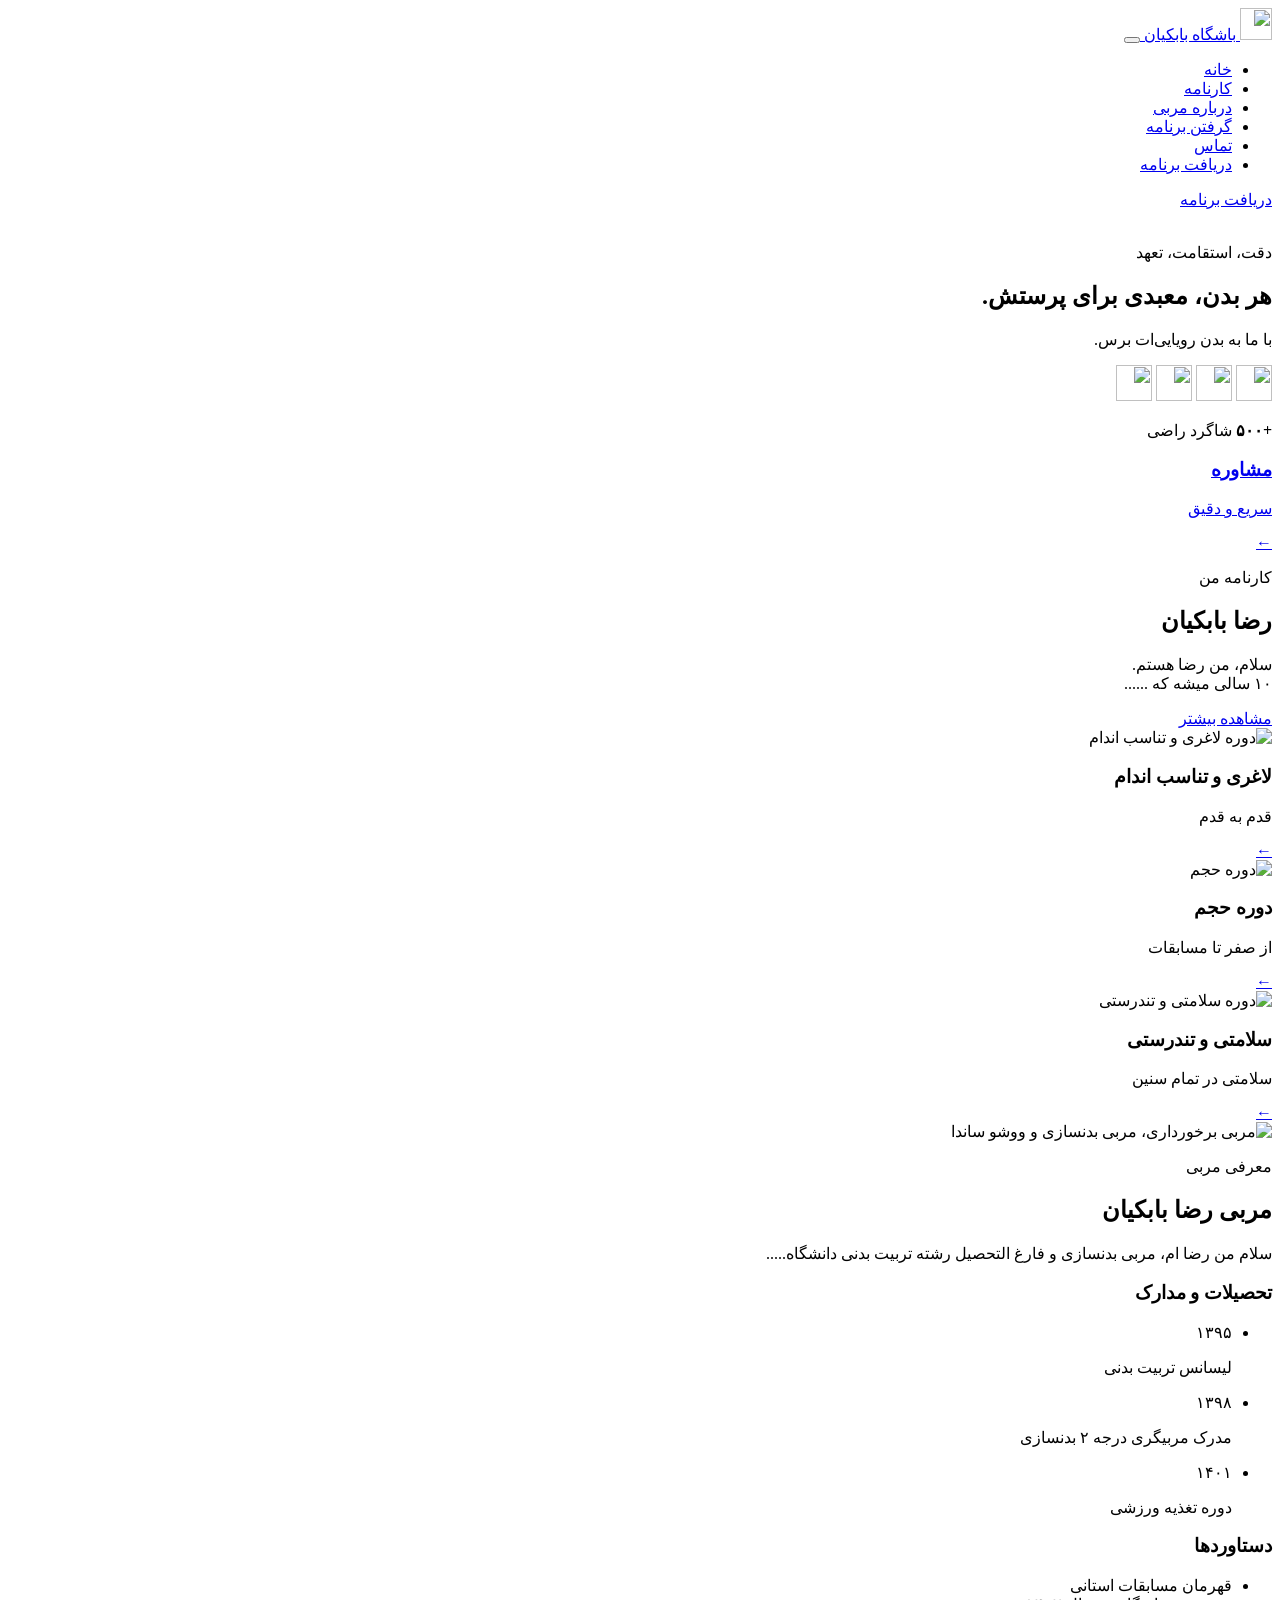
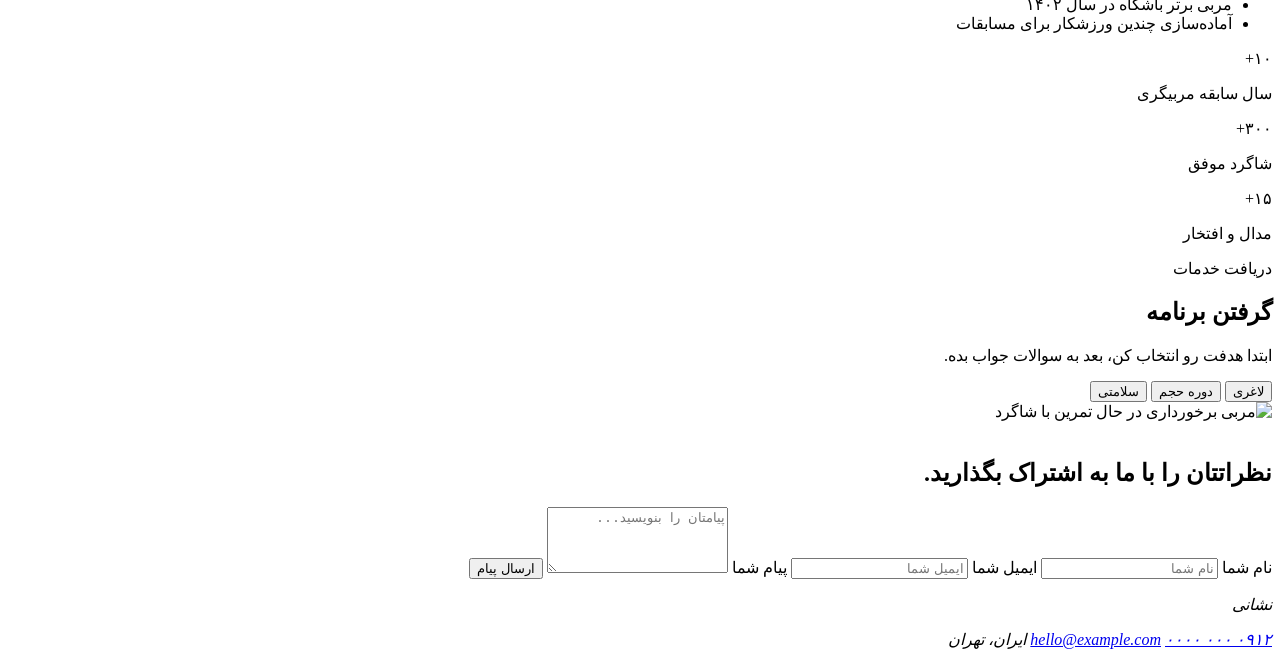
==== index.html @ b8291dd4 "Add files via upload" ====
<!DOCTYPE html>
<html lang="fa" dir="rtl">
<head>
  <meta charset="UTF-8">
  <meta name="viewport" content="width=device-width, initial-scale=1.0">
  <title>باشگاه بابکیان</title>
  <meta name="description" content="باشگاه یاور؛ مشاوره و برنامه ورزشی آنلاین برای لاغری، حجم و سلامتی.">
  <link rel="preload" href="../css/BYekan.ttf" as="font" type="font/ttf" crossorigin>
  <link rel="stylesheet" href="../css/index-style.css">
</head>
<body>

  <!-- هدر -->
  <header class="site-header">
    <a href="#home" class="logo">
      <img src="../pic/logo.jpg" alt="" class="logo-icon" width="32" height="32">
      <span>باشگاه بابکیان</span>
    </a>

    <button type="button" class="nav-toggle" aria-expanded="false" aria-controls="mainNav" aria-label="باز کردن منو">
      <span></span><span></span><span></span>
    </button>

    <nav class="main-nav" id="mainNav" aria-label="منوی اصلی">
      <ul>
        <li><a href="#home">خانه</a></li>
        <li><a href="#projects">کارنامه</a></li>
        <li><a href="#coach">درباره مربی</a></li>
        <li><a href="#plan">گرفتن برنامه</a></li>
        <li><a href="#contact">تماس</a></li>
        <li class="nav-cta"><a href="#plan" class="btn btn-light">دریافت برنامه</a></li>
      </ul>
    </nav>

    <a href="#plan" class="btn btn-light header-cta">دریافت برنامه</a>
  </header>

  <main>

    <!-- 1. HERO -->
    <section class="hero" id="home">
      <img src="../pic/hiro- section-banner.png" alt="" class="hero-bg" fetchpriority="high">

      <div class="hero-content">
        <p class="eyebrow">دقت، استقامت، تعهد</p>
        <h1>هر بدن، معبدی برای پرستش.</h1>
        <p class="hero-text">با ما به بدن رویایی‌ات برس.</p>

        <div class="clients-badge">
          <div class="avatars">
            <img src="../pic/h1.jpg" alt="" width="36" height="36">
            <img src="../pic/h2.jpg" alt="" width="36" height="36">
            <img src="../pic/h3.jpg" alt="" width="36" height="36">
            <img src="../pic/h4.jpg" alt="" width="36" height="36">
          </div>
          <p><strong>+۵۰۰</strong> شاگرد راضی</p>
        </div>
      </div>

      <a href="#plan" class="hero-card">
        <div>
          <h3>مشاوره</h3>
          <p>سریع و دقیق</p>
        </div>
        <span class="arrow" aria-hidden="true">←</span>
      </a>
    </section>

    <!-- 2. کارنامه -->
    <section class="projects" id="projects">
      <div class="projects-intro">
        <p class="eyebrow">کارنامه من</p>
        <h2>رضا بابکیان</h2>
        <p>سلام، من رضا هستم.<br>۱۰ سالی میشه که ......</p>
        <a href="#coach" class="btn btn-light">مشاهده بیشتر</a>
      </div>

      <div class="projects-grid">
        <article class="project-card">
          <img src="../pic/لاغری.jpg" alt="دوره لاغری و تناسب اندام" loading="lazy">
          <div class="project-info">
            <div>
              <h3>لاغری و تناسب اندام</h3>
              <p>قدم به قدم</p>
            </div>
            <a href="#plan" class="arrow" data-goal="weight-loss" aria-label="گرفتن برنامه لاغری">←</a>
          </div>
        </article>

        <article class="project-card">
          <img src="../pic/حجم.jpg" alt="دوره حجم" loading="lazy">
          <div class="project-info">
            <div>
              <h3>دوره حجم</h3>
              <p>از صفر تا مسابقات</p>
            </div>
            <a href="#plan" class="arrow" data-goal="muscle-gain" aria-label="گرفتن برنامه حجم">←</a>
          </div>
        </article>

        <article class="project-card">
          <img src="../pic/سلامتی.jpg" alt="دوره سلامتی و تندرستی" loading="lazy">
          <div class="project-info">
            <div>
              <h3>سلامتی و تندرستی</h3>
              <p>سلامتی در تمام سنین</p>
            </div>
            <a href="#plan" class="arrow" data-goal="health" aria-label="گرفتن برنامه سلامتی">←</a>
          </div>
        </article>
      </div>
    </section>

    <!-- 3. معرفی مربی -->
    <section class="coach" id="coach">
      <div class="coach-photo">
        <img src="../pic/couch.jpg" alt="مربی برخورداری، مربی بدنسازی و ووشو ساندا" loading="lazy">
      </div>

      <div class="coach-info">
        <p class="eyebrow">معرفی مربی</p>
        <h2>مربی رضا بابکیان</h2>
        <p class="coach-bio">سلام من رضا ام، مربی بدنسازی و فارغ التحصیل رشته تربیت بدنی دانشگاه.....</p>

        <h3>تحصیلات و مدارک</h3>
        <ul class="timeline">
          <li><span class="year">۱۳۹۵</span><p>لیسانس تربیت بدنی </p></li>
          <li><span class="year">۱۳۹۸</span><p>مدرک مربیگری درجه ۲ بدنسازی </p></li>
          <li><span class="year">۱۴۰۱</span><p>دوره تغذیه ورزشی </p></li>
        </ul>

        <h3>دستاوردها</h3>
        <ul class="achievements">
          <li>قهرمان مسابقات استانی </li>
          <li>مربی برتر باشگاه در سال ۱۴۰۲ </li>
          <li>آماده‌سازی چندین ورزشکار برای مسابقات </li>
        </ul>
      </div>

      <div class="coach-stats">
        <div class="stat">
          <p class="stat-number"><span class="count" data-target="10">۱۰</span>+</p>
          <p class="stat-label">سال سابقه مربیگری</p>
        </div>
        <div class="stat">
          <p class="stat-number"><span class="count" data-target="300">۳۰۰</span>+</p>
          <p class="stat-label">شاگرد موفق</p>
        </div>
        <div class="stat">
          <p class="stat-number"><span class="count" data-target="15">۱۵</span>+</p>
          <p class="stat-label">مدال و افتخار</p>
        </div>
      </div>
    </section>

    <!-- 4. گرفتن برنامه -->
    <section class="plan" id="plan">
      <div class="plan-content">
        <p class="eyebrow">دریافت خدمات</p>
        <h2>گرفتن برنامه</h2>
        <p class="plan-lead">ابتدا هدفت رو انتخاب کن، بعد به سوالات جواب بده.</p>

        <div class="goal-menu" role="group" aria-label="هدف تمرینی">
          <button type="button" class="goal-btn" data-goal="weight-loss" aria-pressed="false">لاغری</button>
          <button type="button" class="goal-btn" data-goal="muscle-gain" aria-pressed="false">دوره حجم</button>
          <button type="button" class="goal-btn" data-goal="health" aria-pressed="false">سلامتی</button>
        </div>

        <form class="plan-form" id="planForm" hidden>
          <fieldset class="common">
            <legend class="sr-only">اطلاعات شما</legend>
            <input type="text" name="name" placeholder="نام و نام خانوادگی" autocomplete="name" required>
            <input type="tel" name="phone" placeholder="شماره تماس" autocomplete="tel" inputmode="tel" required>
            <input type="number" name="age" placeholder="سن" inputmode="numeric" min="10" max="90" required>
            <input type="number" name="height" placeholder="قد (سانتی‌متر)" inputmode="numeric" min="120" max="230" required>
            <input type="number" name="weight" placeholder="وزن (کیلوگرم)" inputmode="decimal" min="30" max="250" required>
          </fieldset>

          <fieldset class="goal-fields" data-goal="weight-loss" hidden disabled>
            <legend class="sr-only">سوالات لاغری</legend>
            <input type="number" name="targetWeight" placeholder="وزن هدف (کیلوگرم)" inputmode="decimal" min="30" max="250" required>
            <select name="activity" required>
              <option value="">سطح فعالیت روزانه</option>
              <option>کم</option>
              <option>متوسط</option>
              <option>زیاد</option>
            </select>
            <textarea name="dietNotes" placeholder="حساسیت یا محدودیت غذایی (اختیاری)"></textarea>
          </fieldset>

          <fieldset class="goal-fields" data-goal="muscle-gain" hidden disabled>
            <legend class="sr-only">سوالات دوره حجم</legend>
            <select name="level" required>
              <option value="">سابقه تمرین با وزنه</option>
              <option>مبتدی</option>
              <option>متوسط</option>
              <option>حرفه‌ای</option>
            </select>
            <select name="days" required>
              <option value="">تعداد روز تمرین در هفته</option>
              <option>۳ روز</option>
              <option>۴ روز</option>
              <option>۵ روز</option>
            </select>
            <select name="place" required>
              <option value="">محل تمرین</option>
              <option>باشگاه</option>
              <option>خانه</option>
            </select>
          </fieldset>

          <fieldset class="goal-fields" data-goal="health" hidden disabled>
            <legend class="sr-only">سوالات سلامتی</legend>
            <textarea name="medical" placeholder="بیماری یا آسیب‌دیدگی (در صورت وجود)"></textarea>
            <select name="healthGoal" required>
              <option value="">هدف اصلی</option>
              <option>تناسب اندام عمومی</option>
              <option>کاهش درد و بهبود حرکات</option>
              <option>افزایش انرژی و انعطاف</option>
            </select>
            <select name="healthDays" required>
              <option value="">تعداد روز تمرین در هفته</option>
              <option>۲ تا ۳ روز</option>
              <option>۴ تا ۵ روز</option>
            </select>
          </fieldset>

          <button type="submit" class="plan-submit">ثبت درخواست</button>
          <p class="form-msg" id="formMsg" aria-live="polite"></p>
        </form>
      </div>

      <div class="plan-photo">
        <img src="../pic/real couch.png" alt="مربی برخورداری در حال تمرین با شاگرد" loading="lazy">
      </div>
    </section>

    <!-- 5. تماس -->
    <section class="contact" id="contact">
      <img src="../pic/Gymshark Team in Dramatic Studio Portrait.png" alt="" class="contact-bg" loading="lazy">

      <div class="contact-intro">
        <h2>نظراتتان را با ما به اشتراک بگذارید.</h2>
      </div>

      <form class="contact-form" id="contactForm" action="#" method="post">
        <label for="name" class="sr-only">نام شما</label>
        <input type="text" id="name" name="name" placeholder="نام شما" autocomplete="name" required>

        <label for="email" class="sr-only">ایمیل شما</label>
        <input type="email" id="email" name="email" placeholder="ایمیل شما" autocomplete="email" required>

        <label for="message" class="sr-only">پیام شما</label>
        <textarea id="message" name="message" placeholder="پیامتان را بنویسید..." rows="4" required></textarea>

        <button type="submit" class="btn btn-light">ارسال پیام</button>
        <p class="form-msg" id="contactMsg" aria-live="polite"></p>
      </form>

      <address class="contact-info">
        <p class="eyebrow">نشانی</p>
        <!-- این سه مورد رو با اطلاعات واقعی عوض کن -->
        <a href="tel:+989120000000">۰۹۱۲ ۰۰۰ ۰۰۰۰</a>
        <a href="mailto:hello@example.com">hello@example.com</a>
        <span>ایران، تهران</span>
      </address>
    </section>

  </main>

  <script src="../js/script.js" defer></script>
</body>
</html>
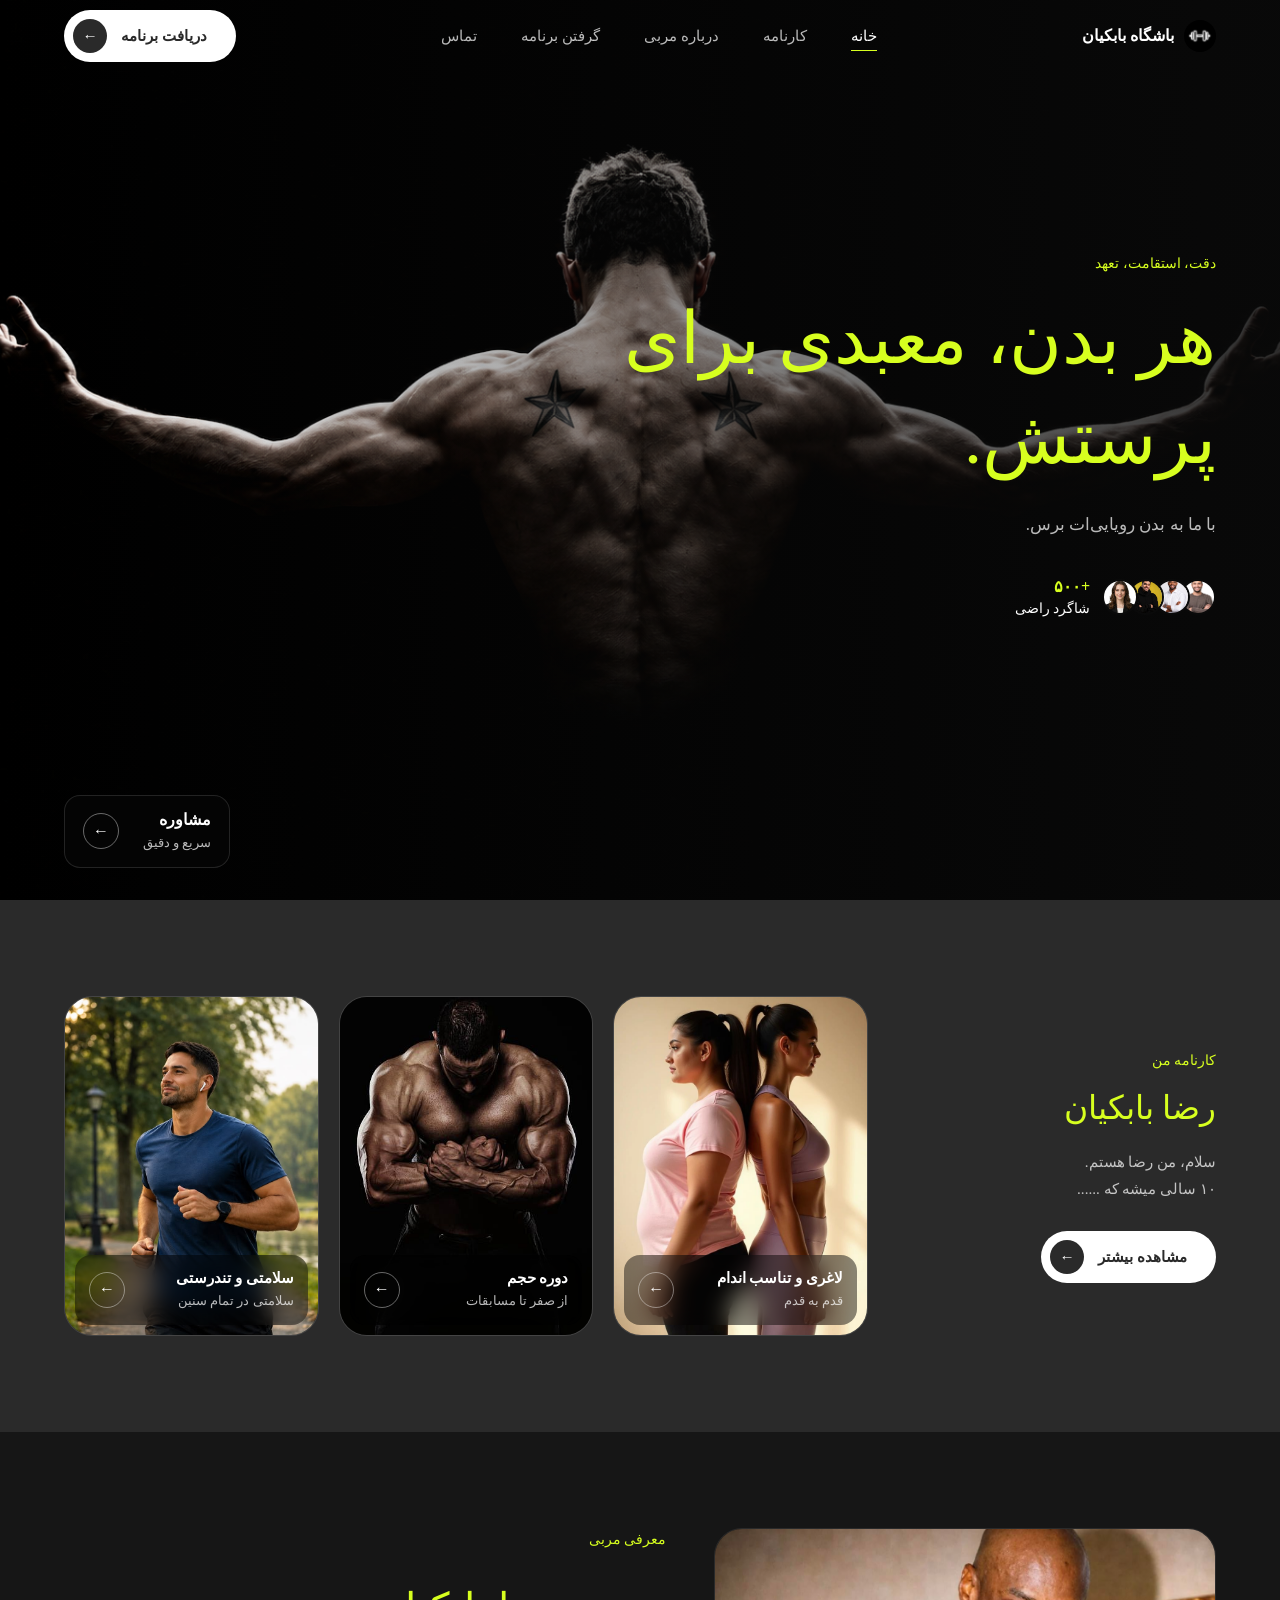
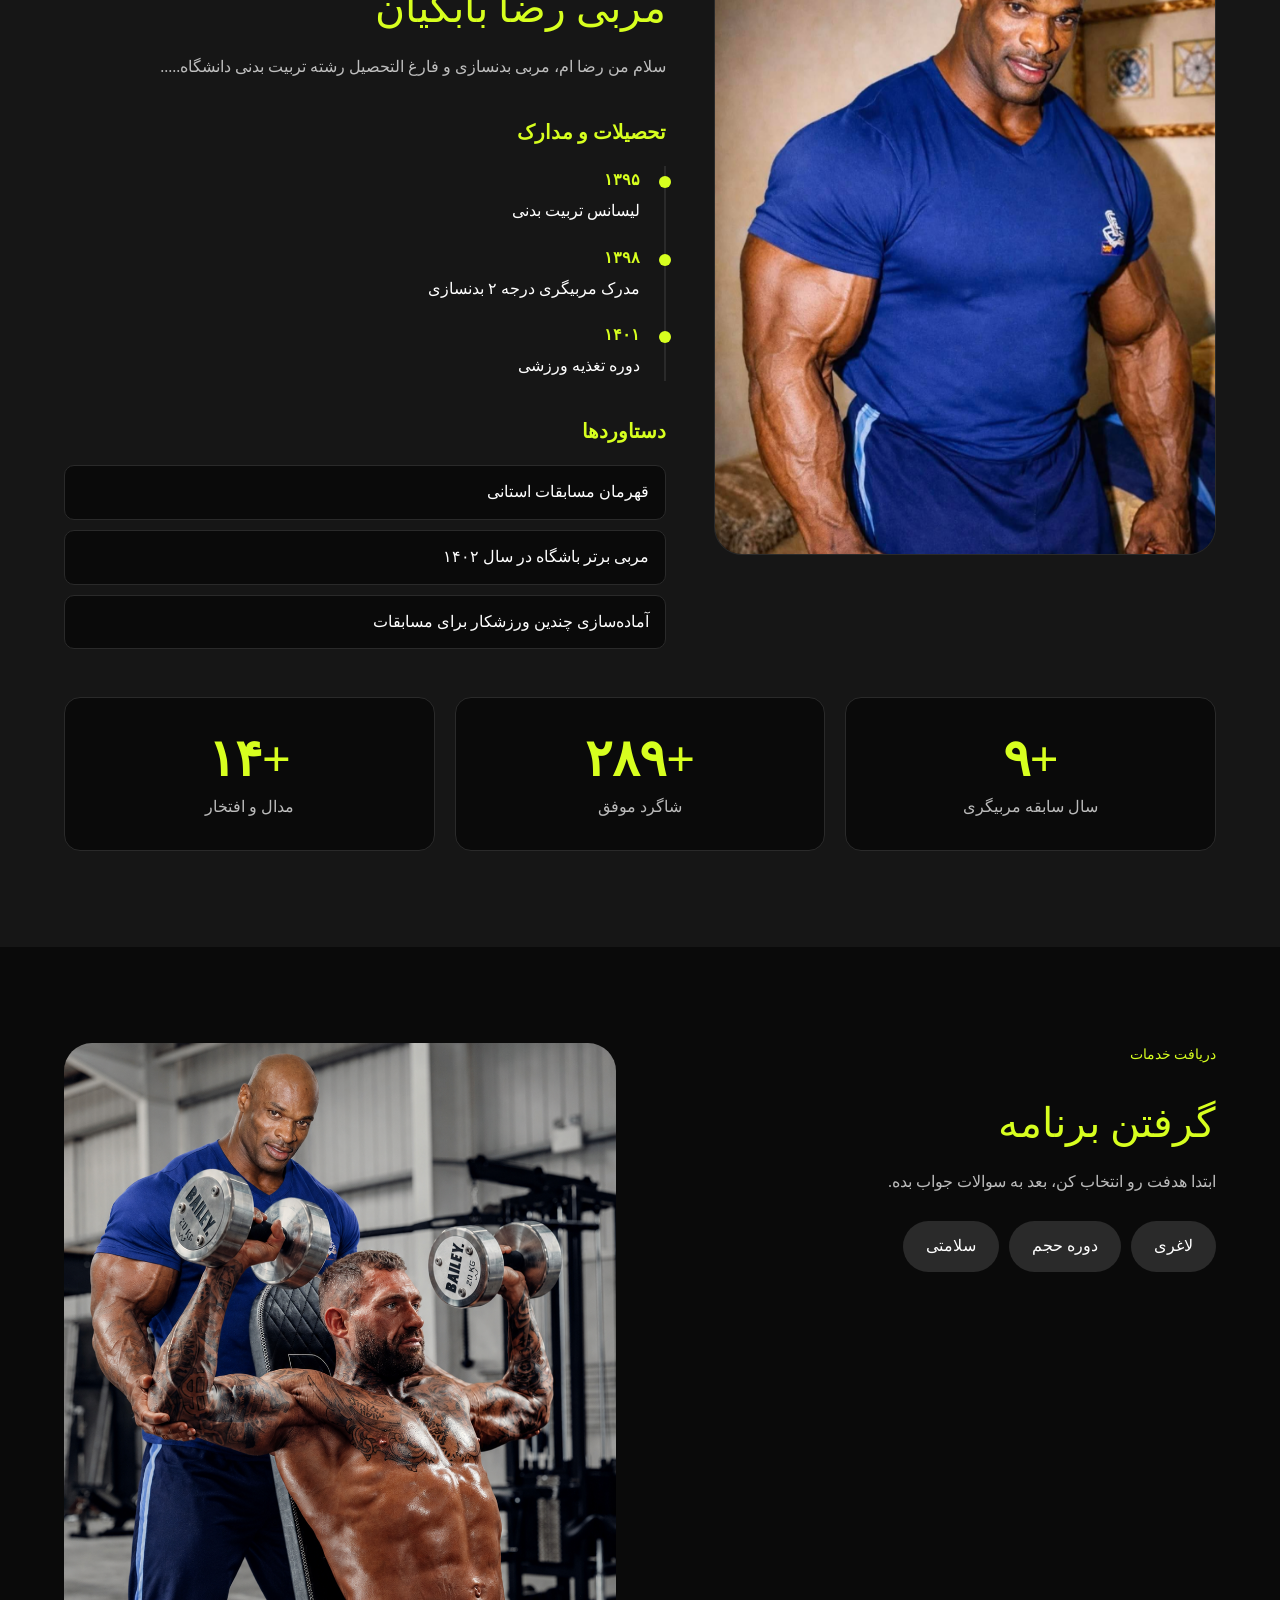
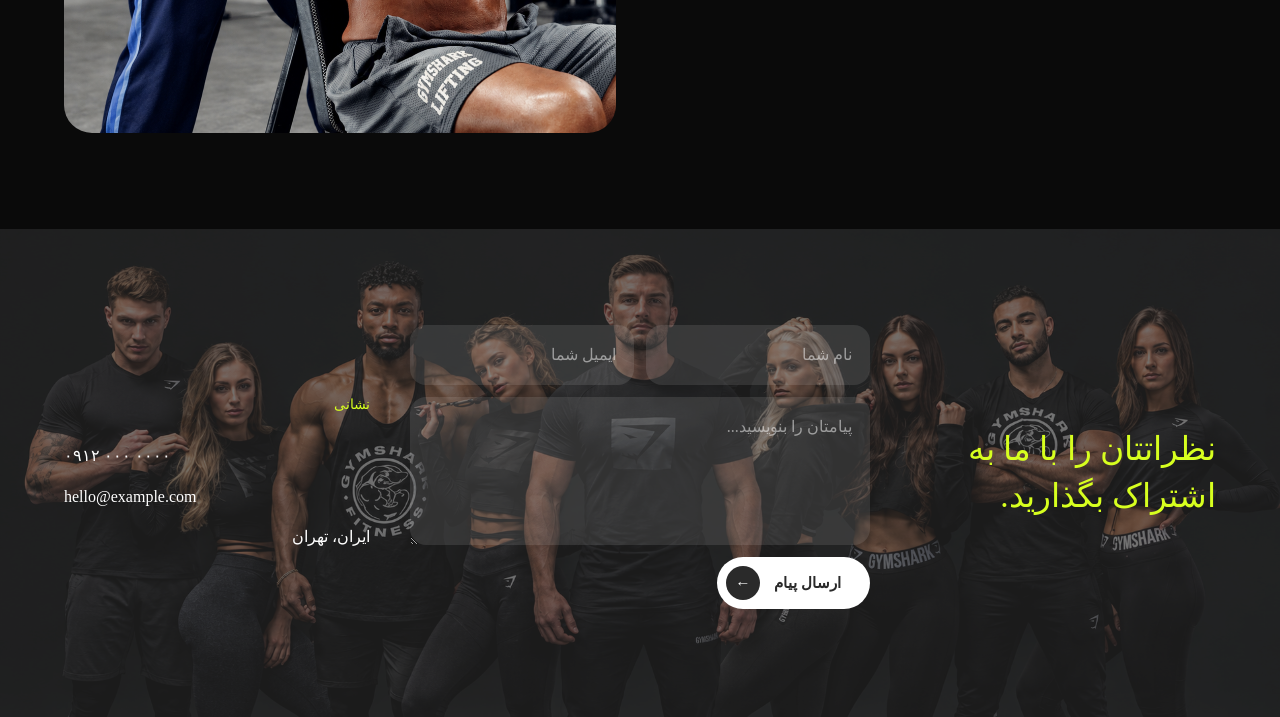
==== commit 1e959740: "up" ====
--- a/index.html
+++ b/index.html
@@ -1,273 +1,273 @@
-<!DOCTYPE html>
-<html lang="fa" dir="rtl">
-<head>
-  <meta charset="UTF-8">
-  <meta name="viewport" content="width=device-width, initial-scale=1.0">
-  <title>باشگاه بابکیان</title>
-  <meta name="description" content="باشگاه یاور؛ مشاوره و برنامه ورزشی آنلاین برای لاغری، حجم و سلامتی.">
-  <link rel="preload" href="../css/BYekan.ttf" as="font" type="font/ttf" crossorigin>
-  <link rel="stylesheet" href="../css/index-style.css">
-</head>
-<body>
-
-  <!-- هدر -->
-  <header class="site-header">
-    <a href="#home" class="logo">
-      <img src="../pic/logo.jpg" alt="" class="logo-icon" width="32" height="32">
-      <span>باشگاه بابکیان</span>
-    </a>
-
-    <button type="button" class="nav-toggle" aria-expanded="false" aria-controls="mainNav" aria-label="باز کردن منو">
-      <span></span><span></span><span></span>
-    </button>
-
-    <nav class="main-nav" id="mainNav" aria-label="منوی اصلی">
-      <ul>
-        <li><a href="#home">خانه</a></li>
-        <li><a href="#projects">کارنامه</a></li>
-        <li><a href="#coach">درباره مربی</a></li>
-        <li><a href="#plan">گرفتن برنامه</a></li>
-        <li><a href="#contact">تماس</a></li>
-        <li class="nav-cta"><a href="#plan" class="btn btn-light">دریافت برنامه</a></li>
-      </ul>
-    </nav>
-
-    <a href="#plan" class="btn btn-light header-cta">دریافت برنامه</a>
-  </header>
-
-  <main>
-
-    <!-- 1. HERO -->
-    <section class="hero" id="home">
-      <img src="../pic/hiro- section-banner.png" alt="" class="hero-bg" fetchpriority="high">
-
-      <div class="hero-content">
-        <p class="eyebrow">دقت، استقامت، تعهد</p>
-        <h1>هر بدن، معبدی برای پرستش.</h1>
-        <p class="hero-text">با ما به بدن رویایی‌ات برس.</p>
-
-        <div class="clients-badge">
-          <div class="avatars">
-            <img src="../pic/h1.jpg" alt="" width="36" height="36">
-            <img src="../pic/h2.jpg" alt="" width="36" height="36">
-            <img src="../pic/h3.jpg" alt="" width="36" height="36">
-            <img src="../pic/h4.jpg" alt="" width="36" height="36">
-          </div>
-          <p><strong>+۵۰۰</strong> شاگرد راضی</p>
-        </div>
-      </div>
-
-      <a href="#plan" class="hero-card">
-        <div>
-          <h3>مشاوره</h3>
-          <p>سریع و دقیق</p>
-        </div>
-        <span class="arrow" aria-hidden="true">←</span>
-      </a>
-    </section>
-
-    <!-- 2. کارنامه -->
-    <section class="projects" id="projects">
-      <div class="projects-intro">
-        <p class="eyebrow">کارنامه من</p>
-        <h2>رضا بابکیان</h2>
-        <p>سلام، من رضا هستم.<br>۱۰ سالی میشه که ......</p>
-        <a href="#coach" class="btn btn-light">مشاهده بیشتر</a>
-      </div>
-
-      <div class="projects-grid">
-        <article class="project-card">
-          <img src="../pic/لاغری.jpg" alt="دوره لاغری و تناسب اندام" loading="lazy">
-          <div class="project-info">
-            <div>
-              <h3>لاغری و تناسب اندام</h3>
-              <p>قدم به قدم</p>
-            </div>
-            <a href="#plan" class="arrow" data-goal="weight-loss" aria-label="گرفتن برنامه لاغری">←</a>
-          </div>
-        </article>
-
-        <article class="project-card">
-          <img src="../pic/حجم.jpg" alt="دوره حجم" loading="lazy">
-          <div class="project-info">
-            <div>
-              <h3>دوره حجم</h3>
-              <p>از صفر تا مسابقات</p>
-            </div>
-            <a href="#plan" class="arrow" data-goal="muscle-gain" aria-label="گرفتن برنامه حجم">←</a>
-          </div>
-        </article>
-
-        <article class="project-card">
-          <img src="../pic/سلامتی.jpg" alt="دوره سلامتی و تندرستی" loading="lazy">
-          <div class="project-info">
-            <div>
-              <h3>سلامتی و تندرستی</h3>
-              <p>سلامتی در تمام سنین</p>
-            </div>
-            <a href="#plan" class="arrow" data-goal="health" aria-label="گرفتن برنامه سلامتی">←</a>
-          </div>
-        </article>
-      </div>
-    </section>
-
-    <!-- 3. معرفی مربی -->
-    <section class="coach" id="coach">
-      <div class="coach-photo">
-        <img src="../pic/couch.jpg" alt="مربی برخورداری، مربی بدنسازی و ووشو ساندا" loading="lazy">
-      </div>
-
-      <div class="coach-info">
-        <p class="eyebrow">معرفی مربی</p>
-        <h2>مربی رضا بابکیان</h2>
-        <p class="coach-bio">سلام من رضا ام، مربی بدنسازی و فارغ التحصیل رشته تربیت بدنی دانشگاه.....</p>
-
-        <h3>تحصیلات و مدارک</h3>
-        <ul class="timeline">
-          <li><span class="year">۱۳۹۵</span><p>لیسانس تربیت بدنی </p></li>
-          <li><span class="year">۱۳۹۸</span><p>مدرک مربیگری درجه ۲ بدنسازی </p></li>
-          <li><span class="year">۱۴۰۱</span><p>دوره تغذیه ورزشی </p></li>
-        </ul>
-
-        <h3>دستاوردها</h3>
-        <ul class="achievements">
-          <li>قهرمان مسابقات استانی </li>
-          <li>مربی برتر باشگاه در سال ۱۴۰۲ </li>
-          <li>آماده‌سازی چندین ورزشکار برای مسابقات </li>
-        </ul>
-      </div>
-
-      <div class="coach-stats">
-        <div class="stat">
-          <p class="stat-number"><span class="count" data-target="10">۱۰</span>+</p>
-          <p class="stat-label">سال سابقه مربیگری</p>
-        </div>
-        <div class="stat">
-          <p class="stat-number"><span class="count" data-target="300">۳۰۰</span>+</p>
-          <p class="stat-label">شاگرد موفق</p>
-        </div>
-        <div class="stat">
-          <p class="stat-number"><span class="count" data-target="15">۱۵</span>+</p>
-          <p class="stat-label">مدال و افتخار</p>
-        </div>
-      </div>
-    </section>
-
-    <!-- 4. گرفتن برنامه -->
-    <section class="plan" id="plan">
-      <div class="plan-content">
-        <p class="eyebrow">دریافت خدمات</p>
-        <h2>گرفتن برنامه</h2>
-        <p class="plan-lead">ابتدا هدفت رو انتخاب کن، بعد به سوالات جواب بده.</p>
-
-        <div class="goal-menu" role="group" aria-label="هدف تمرینی">
-          <button type="button" class="goal-btn" data-goal="weight-loss" aria-pressed="false">لاغری</button>
-          <button type="button" class="goal-btn" data-goal="muscle-gain" aria-pressed="false">دوره حجم</button>
-          <button type="button" class="goal-btn" data-goal="health" aria-pressed="false">سلامتی</button>
-        </div>
-
-        <form class="plan-form" id="planForm" hidden>
-          <fieldset class="common">
-            <legend class="sr-only">اطلاعات شما</legend>
-            <input type="text" name="name" placeholder="نام و نام خانوادگی" autocomplete="name" required>
-            <input type="tel" name="phone" placeholder="شماره تماس" autocomplete="tel" inputmode="tel" required>
-            <input type="number" name="age" placeholder="سن" inputmode="numeric" min="10" max="90" required>
-            <input type="number" name="height" placeholder="قد (سانتی‌متر)" inputmode="numeric" min="120" max="230" required>
-            <input type="number" name="weight" placeholder="وزن (کیلوگرم)" inputmode="decimal" min="30" max="250" required>
-          </fieldset>
-
-          <fieldset class="goal-fields" data-goal="weight-loss" hidden disabled>
-            <legend class="sr-only">سوالات لاغری</legend>
-            <input type="number" name="targetWeight" placeholder="وزن هدف (کیلوگرم)" inputmode="decimal" min="30" max="250" required>
-            <select name="activity" required>
-              <option value="">سطح فعالیت روزانه</option>
-              <option>کم</option>
-              <option>متوسط</option>
-              <option>زیاد</option>
-            </select>
-            <textarea name="dietNotes" placeholder="حساسیت یا محدودیت غذایی (اختیاری)"></textarea>
-          </fieldset>
-
-          <fieldset class="goal-fields" data-goal="muscle-gain" hidden disabled>
-            <legend class="sr-only">سوالات دوره حجم</legend>
-            <select name="level" required>
-              <option value="">سابقه تمرین با وزنه</option>
-              <option>مبتدی</option>
-              <option>متوسط</option>
-              <option>حرفه‌ای</option>
-            </select>
-            <select name="days" required>
-              <option value="">تعداد روز تمرین در هفته</option>
-              <option>۳ روز</option>
-              <option>۴ روز</option>
-              <option>۵ روز</option>
-            </select>
-            <select name="place" required>
-              <option value="">محل تمرین</option>
-              <option>باشگاه</option>
-              <option>خانه</option>
-            </select>
-          </fieldset>
-
-          <fieldset class="goal-fields" data-goal="health" hidden disabled>
-            <legend class="sr-only">سوالات سلامتی</legend>
-            <textarea name="medical" placeholder="بیماری یا آسیب‌دیدگی (در صورت وجود)"></textarea>
-            <select name="healthGoal" required>
-              <option value="">هدف اصلی</option>
-              <option>تناسب اندام عمومی</option>
-              <option>کاهش درد و بهبود حرکات</option>
-              <option>افزایش انرژی و انعطاف</option>
-            </select>
-            <select name="healthDays" required>
-              <option value="">تعداد روز تمرین در هفته</option>
-              <option>۲ تا ۳ روز</option>
-              <option>۴ تا ۵ روز</option>
-            </select>
-          </fieldset>
-
-          <button type="submit" class="plan-submit">ثبت درخواست</button>
-          <p class="form-msg" id="formMsg" aria-live="polite"></p>
-        </form>
-      </div>
-
-      <div class="plan-photo">
-        <img src="../pic/real couch.png" alt="مربی برخورداری در حال تمرین با شاگرد" loading="lazy">
-      </div>
-    </section>
-
-    <!-- 5. تماس -->
-    <section class="contact" id="contact">
-      <img src="../pic/Gymshark Team in Dramatic Studio Portrait.png" alt="" class="contact-bg" loading="lazy">
-
-      <div class="contact-intro">
-        <h2>نظراتتان را با ما به اشتراک بگذارید.</h2>
-      </div>
-
-      <form class="contact-form" id="contactForm" action="#" method="post">
-        <label for="name" class="sr-only">نام شما</label>
-        <input type="text" id="name" name="name" placeholder="نام شما" autocomplete="name" required>
-
-        <label for="email" class="sr-only">ایمیل شما</label>
-        <input type="email" id="email" name="email" placeholder="ایمیل شما" autocomplete="email" required>
-
-        <label for="message" class="sr-only">پیام شما</label>
-        <textarea id="message" name="message" placeholder="پیامتان را بنویسید..." rows="4" required></textarea>
-
-        <button type="submit" class="btn btn-light">ارسال پیام</button>
-        <p class="form-msg" id="contactMsg" aria-live="polite"></p>
-      </form>
-
-      <address class="contact-info">
-        <p class="eyebrow">نشانی</p>
-        <!-- این سه مورد رو با اطلاعات واقعی عوض کن -->
-        <a href="tel:+989120000000">۰۹۱۲ ۰۰۰ ۰۰۰۰</a>
-        <a href="mailto:hello@example.com">hello@example.com</a>
-        <span>ایران، تهران</span>
-      </address>
-    </section>
-
-  </main>
-
-  <script src="../js/script.js" defer></script>
-</body>
+<!DOCTYPE html>
+<html lang="fa" dir="rtl">
+<head>
+  <meta charset="UTF-8">
+  <meta name="viewport" content="width=device-width, initial-scale=1.0">
+  <title>باشگاه بابکیان</title>
+  <meta name="description" content="باشگاه یاور؛ مشاوره و برنامه ورزشی آنلاین برای لاغری، حجم و سلامتی.">
+  <link rel="preload" href="../css/BYekan.ttf" as="font" type="font/ttf" crossorigin>
+  <link rel="stylesheet" href="./css/index-style.css">
+</head>
+<body>
+
+  <!-- هدر -->
+  <header class="site-header">
+    <a href="#home" class="logo">
+      <img src="../pic/logo.jpg" alt="" class="logo-icon" width="32" height="32">
+      <span>باشگاه بابکیان</span>
+    </a>
+
+    <button type="button" class="nav-toggle" aria-expanded="false" aria-controls="mainNav" aria-label="باز کردن منو">
+      <span></span><span></span><span></span>
+    </button>
+
+    <nav class="main-nav" id="mainNav" aria-label="منوی اصلی">
+      <ul>
+        <li><a href="#home">خانه</a></li>
+        <li><a href="#projects">کارنامه</a></li>
+        <li><a href="#coach">درباره مربی</a></li>
+        <li><a href="#plan">گرفتن برنامه</a></li>
+        <li><a href="#contact">تماس</a></li>
+        <li class="nav-cta"><a href="#plan" class="btn btn-light">دریافت برنامه</a></li>
+      </ul>
+    </nav>
+
+    <a href="#plan" class="btn btn-light header-cta">دریافت برنامه</a>
+  </header>
+
+  <main>
+
+    <!-- 1. HERO -->
+    <section class="hero" id="home">
+      <img src="../pic/hiro- section-banner.png" alt="" class="hero-bg" fetchpriority="high">
+
+      <div class="hero-content">
+        <p class="eyebrow">دقت، استقامت، تعهد</p>
+        <h1>هر بدن، معبدی برای پرستش.</h1>
+        <p class="hero-text">با ما به بدن رویایی‌ات برس.</p>
+
+        <div class="clients-badge">
+          <div class="avatars">
+            <img src="../pic/h1.jpg" alt="" width="36" height="36">
+            <img src="../pic/h2.jpg" alt="" width="36" height="36">
+            <img src="../pic/h3.jpg" alt="" width="36" height="36">
+            <img src="../pic/h4.jpg" alt="" width="36" height="36">
+          </div>
+          <p><strong>+۵۰۰</strong> شاگرد راضی</p>
+        </div>
+      </div>
+
+      <a href="#plan" class="hero-card">
+        <div>
+          <h3>مشاوره</h3>
+          <p>سریع و دقیق</p>
+        </div>
+        <span class="arrow" aria-hidden="true">←</span>
+      </a>
+    </section>
+
+    <!-- 2. کارنامه -->
+    <section class="projects" id="projects">
+      <div class="projects-intro">
+        <p class="eyebrow">کارنامه من</p>
+        <h2>رضا بابکیان</h2>
+        <p>سلام، من رضا هستم.<br>۱۰ سالی میشه که ......</p>
+        <a href="#coach" class="btn btn-light">مشاهده بیشتر</a>
+      </div>
+
+      <div class="projects-grid">
+        <article class="project-card">
+          <img src="../pic/لاغری.jpg" alt="دوره لاغری و تناسب اندام" loading="lazy">
+          <div class="project-info">
+            <div>
+              <h3>لاغری و تناسب اندام</h3>
+              <p>قدم به قدم</p>
+            </div>
+            <a href="#plan" class="arrow" data-goal="weight-loss" aria-label="گرفتن برنامه لاغری">←</a>
+          </div>
+        </article>
+
+        <article class="project-card">
+          <img src="../pic/حجم.jpg" alt="دوره حجم" loading="lazy">
+          <div class="project-info">
+            <div>
+              <h3>دوره حجم</h3>
+              <p>از صفر تا مسابقات</p>
+            </div>
+            <a href="#plan" class="arrow" data-goal="muscle-gain" aria-label="گرفتن برنامه حجم">←</a>
+          </div>
+        </article>
+
+        <article class="project-card">
+          <img src="../pic/سلامتی.jpg" alt="دوره سلامتی و تندرستی" loading="lazy">
+          <div class="project-info">
+            <div>
+              <h3>سلامتی و تندرستی</h3>
+              <p>سلامتی در تمام سنین</p>
+            </div>
+            <a href="#plan" class="arrow" data-goal="health" aria-label="گرفتن برنامه سلامتی">←</a>
+          </div>
+        </article>
+      </div>
+    </section>
+
+    <!-- 3. معرفی مربی -->
+    <section class="coach" id="coach">
+      <div class="coach-photo">
+        <img src="../pic/couch.jpg" alt="مربی برخورداری، مربی بدنسازی و ووشو ساندا" loading="lazy">
+      </div>
+
+      <div class="coach-info">
+        <p class="eyebrow">معرفی مربی</p>
+        <h2>مربی رضا بابکیان</h2>
+        <p class="coach-bio">سلام من رضا ام، مربی بدنسازی و فارغ التحصیل رشته تربیت بدنی دانشگاه.....</p>
+
+        <h3>تحصیلات و مدارک</h3>
+        <ul class="timeline">
+          <li><span class="year">۱۳۹۵</span><p>لیسانس تربیت بدنی </p></li>
+          <li><span class="year">۱۳۹۸</span><p>مدرک مربیگری درجه ۲ بدنسازی </p></li>
+          <li><span class="year">۱۴۰۱</span><p>دوره تغذیه ورزشی </p></li>
+        </ul>
+
+        <h3>دستاوردها</h3>
+        <ul class="achievements">
+          <li>قهرمان مسابقات استانی </li>
+          <li>مربی برتر باشگاه در سال ۱۴۰۲ </li>
+          <li>آماده‌سازی چندین ورزشکار برای مسابقات </li>
+        </ul>
+      </div>
+
+      <div class="coach-stats">
+        <div class="stat">
+          <p class="stat-number"><span class="count" data-target="10">۱۰</span>+</p>
+          <p class="stat-label">سال سابقه مربیگری</p>
+        </div>
+        <div class="stat">
+          <p class="stat-number"><span class="count" data-target="300">۳۰۰</span>+</p>
+          <p class="stat-label">شاگرد موفق</p>
+        </div>
+        <div class="stat">
+          <p class="stat-number"><span class="count" data-target="15">۱۵</span>+</p>
+          <p class="stat-label">مدال و افتخار</p>
+        </div>
+      </div>
+    </section>
+
+    <!-- 4. گرفتن برنامه -->
+    <section class="plan" id="plan">
+      <div class="plan-content">
+        <p class="eyebrow">دریافت خدمات</p>
+        <h2>گرفتن برنامه</h2>
+        <p class="plan-lead">ابتدا هدفت رو انتخاب کن، بعد به سوالات جواب بده.</p>
+
+        <div class="goal-menu" role="group" aria-label="هدف تمرینی">
+          <button type="button" class="goal-btn" data-goal="weight-loss" aria-pressed="false">لاغری</button>
+          <button type="button" class="goal-btn" data-goal="muscle-gain" aria-pressed="false">دوره حجم</button>
+          <button type="button" class="goal-btn" data-goal="health" aria-pressed="false">سلامتی</button>
+        </div>
+
+        <form class="plan-form" id="planForm" hidden>
+          <fieldset class="common">
+            <legend class="sr-only">اطلاعات شما</legend>
+            <input type="text" name="name" placeholder="نام و نام خانوادگی" autocomplete="name" required>
+            <input type="tel" name="phone" placeholder="شماره تماس" autocomplete="tel" inputmode="tel" required>
+            <input type="number" name="age" placeholder="سن" inputmode="numeric" min="10" max="90" required>
+            <input type="number" name="height" placeholder="قد (سانتی‌متر)" inputmode="numeric" min="120" max="230" required>
+            <input type="number" name="weight" placeholder="وزن (کیلوگرم)" inputmode="decimal" min="30" max="250" required>
+          </fieldset>
+
+          <fieldset class="goal-fields" data-goal="weight-loss" hidden disabled>
+            <legend class="sr-only">سوالات لاغری</legend>
+            <input type="number" name="targetWeight" placeholder="وزن هدف (کیلوگرم)" inputmode="decimal" min="30" max="250" required>
+            <select name="activity" required>
+              <option value="">سطح فعالیت روزانه</option>
+              <option>کم</option>
+              <option>متوسط</option>
+              <option>زیاد</option>
+            </select>
+            <textarea name="dietNotes" placeholder="حساسیت یا محدودیت غذایی (اختیاری)"></textarea>
+          </fieldset>
+
+          <fieldset class="goal-fields" data-goal="muscle-gain" hidden disabled>
+            <legend class="sr-only">سوالات دوره حجم</legend>
+            <select name="level" required>
+              <option value="">سابقه تمرین با وزنه</option>
+              <option>مبتدی</option>
+              <option>متوسط</option>
+              <option>حرفه‌ای</option>
+            </select>
+            <select name="days" required>
+              <option value="">تعداد روز تمرین در هفته</option>
+              <option>۳ روز</option>
+              <option>۴ روز</option>
+              <option>۵ روز</option>
+            </select>
+            <select name="place" required>
+              <option value="">محل تمرین</option>
+              <option>باشگاه</option>
+              <option>خانه</option>
+            </select>
+          </fieldset>
+
+          <fieldset class="goal-fields" data-goal="health" hidden disabled>
+            <legend class="sr-only">سوالات سلامتی</legend>
+            <textarea name="medical" placeholder="بیماری یا آسیب‌دیدگی (در صورت وجود)"></textarea>
+            <select name="healthGoal" required>
+              <option value="">هدف اصلی</option>
+              <option>تناسب اندام عمومی</option>
+              <option>کاهش درد و بهبود حرکات</option>
+              <option>افزایش انرژی و انعطاف</option>
+            </select>
+            <select name="healthDays" required>
+              <option value="">تعداد روز تمرین در هفته</option>
+              <option>۲ تا ۳ روز</option>
+              <option>۴ تا ۵ روز</option>
+            </select>
+          </fieldset>
+
+          <button type="submit" class="plan-submit">ثبت درخواست</button>
+          <p class="form-msg" id="formMsg" aria-live="polite"></p>
+        </form>
+      </div>
+
+      <div class="plan-photo">
+        <img src="../pic/real couch.png" alt="مربی برخورداری در حال تمرین با شاگرد" loading="lazy">
+      </div>
+    </section>
+
+    <!-- 5. تماس -->
+    <section class="contact" id="contact">
+      <img src="../pic/Gymshark Team in Dramatic Studio Portrait.png" alt="" class="contact-bg" loading="lazy">
+
+      <div class="contact-intro">
+        <h2>نظراتتان را با ما به اشتراک بگذارید.</h2>
+      </div>
+
+      <form class="contact-form" id="contactForm" action="#" method="post">
+        <label for="name" class="sr-only">نام شما</label>
+        <input type="text" id="name" name="name" placeholder="نام شما" autocomplete="name" required>
+
+        <label for="email" class="sr-only">ایمیل شما</label>
+        <input type="email" id="email" name="email" placeholder="ایمیل شما" autocomplete="email" required>
+
+        <label for="message" class="sr-only">پیام شما</label>
+        <textarea id="message" name="message" placeholder="پیامتان را بنویسید..." rows="4" required></textarea>
+
+        <button type="submit" class="btn btn-light">ارسال پیام</button>
+        <p class="form-msg" id="contactMsg" aria-live="polite"></p>
+      </form>
+
+      <address class="contact-info">
+        <p class="eyebrow">نشانی</p>
+        <!-- این سه مورد رو با اطلاعات واقعی عوض کن -->
+        <a href="tel:+989120000000">۰۹۱۲ ۰۰۰ ۰۰۰۰</a>
+        <a href="mailto:hello@example.com">hello@example.com</a>
+        <span>ایران، تهران</span>
+      </address>
+    </section>
+
+  </main>
+
+  <script src="./js/script.js" ></script>
+</body>
 </html>
--- a/css/index-style.css
+++ b/css/index-style.css
@@ -0,0 +1,937 @@
+/* ---------- Font ---------- */
+@font-face {
+  font-family: 'helena';
+  src: url('BYekan.ttf') format('truetype');
+  font-display: swap;
+}
+
+:root {
+  /* Colors */
+  --color-bg: #0A0A0A;
+  --color-card: #161616;
+  --color-dark: #2A2A2A;
+  --color-text: #D7FF1F;                    /* لیمویی: تیترها و تاکیدها */
+  --color-muted: #0A0A0A;                   /* فقط برای متن روی دکمه‌های لیمویی */
+  --color-light: #FFFFFF;
+  --color-soft: rgb(255 255 255 / 0.72);    /* متن ثانویه روی پس‌زمینه تیره */
+  --color-line: rgb(255 255 255 / 0.12);    /* خط و حاشیه روی پس‌زمینه تیره */
+  --color-error: #ff6b6b;
+
+  /* Corner radius */
+  --radius-sm: 10px;
+  --radius-md: 16px;
+  --radius-lg: 28px;
+  --radius-pill: 999px;
+
+  /* Spacing */
+  --page-padding-x: 5%;
+  --section-padding-y: clamp(56px, 9vw, 96px);
+  --content-pad-x: max(var(--page-padding-x), calc((100vw - 1280px) / 2));
+  --header-h: 72px;
+}
+
+/* ---------- Reset & base ---------- */
+*,
+*::before,
+*::after {
+  box-sizing: border-box;
+  margin: 0;
+  padding: 0;
+}
+
+html {
+  scroll-behavior: smooth;
+  scroll-padding-top: var(--header-h);
+}
+
+body {
+  font-family: 'helena';
+  color: var(--color-light);
+  background: var(--color-bg);
+  line-height: 1.8;
+}
+
+img {
+  display: block;
+  max-width: 100%;
+}
+
+a {
+  color: inherit;
+  text-decoration: none;
+}
+
+ul {
+  list-style: none;
+}
+
+button,
+input,
+select,
+textarea {
+  font: inherit;
+  color: inherit;
+}
+
+:focus-visible {
+  outline: 2px solid var(--color-text);
+  outline-offset: 3px;
+}
+
+[hidden] {
+  display: none !important;
+}
+
+.sr-only {
+  position: absolute;
+  width: 1px;
+  height: 1px;
+  padding: 0;
+  margin: -1px;
+  overflow: hidden;
+  clip: rect(0, 0, 0, 0);
+  white-space: nowrap;
+  border: 0;
+}
+
+/* ---------- Shared ---------- */
+.eyebrow {
+  margin-bottom: 12px;
+  font-size: 0.85rem;
+  color: var(--color-text);
+}
+
+h1,
+h2 {
+  font-weight: 500;
+  line-height: 1.4;
+  color: var(--color-text);
+}
+
+h2 {
+  font-size: clamp(1.8rem, 3.2vw, 2.6rem);
+}
+
+.btn {
+  display: inline-flex;
+  justify-content: center;
+  align-items: center;
+  gap: 14px;
+  width: fit-content;
+  padding-block: 8px;
+  padding-inline: 28px 8px;
+  border: 1px solid transparent;
+  border-radius: var(--radius-pill);
+  font-size: 0.95rem;
+  font-weight: 600;
+  cursor: pointer;
+  transition: transform 0.2s ease, opacity 0.2s ease;
+}
+
+.btn:hover {
+  transform: translateY(-2px);
+  opacity: 0.9;
+}
+
+.btn::after {
+  content: "←";
+  display: grid;
+  place-items: center;
+  width: 34px;
+  height: 34px;
+  border-radius: 50%;
+}
+
+.btn-light {
+  background: var(--color-light);
+  color: var(--color-dark);
+}
+
+.btn-light::after {
+  background: var(--color-dark);
+  color: var(--color-light);
+}
+
+.arrow {
+  display: flex;
+  justify-content: center;
+  align-items: center;
+  flex-shrink: 0;
+  width: 36px;
+  height: 36px;
+  border: 1px solid rgb(255 255 255 / 0.4);
+  border-radius: 50%;
+  transition: background 0.2s ease, color 0.2s ease, border-color 0.2s ease;
+}
+
+.arrow:hover {
+  background: var(--color-text);
+  border-color: var(--color-text);
+  color: var(--color-muted);
+}
+
+.form-msg {
+  color: var(--color-text);
+  text-align: center;
+}
+
+.form-msg.error {
+  color: var(--color-error);
+}
+
+/* فیلدهای مشترک دو فرم */
+.plan-form input,
+.plan-form select,
+.plan-form textarea,
+.contact-form input,
+.contact-form textarea {
+  width: 100%;
+  padding: 12px 16px;
+  background: var(--color-bg);
+  border: 1px solid var(--color-dark);
+  border-radius: var(--radius-sm);
+}
+
+.plan-form ::placeholder,
+.contact-form ::placeholder {
+  color: var(--color-light);
+  opacity: 0.5;
+}
+
+/* عدد و شماره و ایمیل چپ‌به‌راست تایپ میشن ولی راست‌چین دیده میشن */
+input[type="tel"],
+input[type="number"],
+input[type="email"] {
+  direction: ltr;
+  text-align: right;
+}
+
+input[type="number"] {
+  -moz-appearance: textfield;
+  appearance: textfield;
+}
+
+input[type="number"]::-webkit-outer-spin-button,
+input[type="number"]::-webkit-inner-spin-button {
+  -webkit-appearance: none;
+  margin: 0;
+}
+
+/* ==========================================================
+   هدر
+   ========================================================== */
+.site-header {
+  position: fixed;
+  inset: 0 0 auto 0;
+  z-index: 100;
+  display: flex;
+  align-items: center;
+  gap: 24px;
+  height: var(--header-h);
+  padding-inline: var(--content-pad-x);
+  transition: background 0.3s ease;
+}
+
+.site-header.scrolled,
+.site-header.open {
+  background: rgb(10 10 10 / 0.88);
+  -webkit-backdrop-filter: blur(14px);
+  backdrop-filter: blur(14px);
+  box-shadow: 0 1px 0 var(--color-line);
+}
+
+.logo {
+  display: flex;
+  align-items: center;
+  flex-shrink: 0;
+  gap: 10px;
+  font-weight: 600;
+}
+
+.logo-icon {
+  width: 32px;
+  height: 32px;
+  border-radius: 50%;
+  object-fit: cover;
+}
+
+.main-nav {
+  flex: 1;
+}
+
+.main-nav ul {
+  display: flex;
+  justify-content: center;
+  gap: clamp(20px, 3.5vw, 44px);
+}
+
+.main-nav a:not(.btn) {
+  padding-bottom: 6px;
+  font-size: 0.95rem;
+  color: var(--color-soft);
+  border-bottom: 1px solid transparent;
+  transition: color 0.2s ease, border-color 0.2s ease;
+}
+
+.main-nav a:not(.btn).active,
+.main-nav a:not(.btn):hover {
+  color: var(--color-light);
+  border-bottom-color: var(--color-text);
+}
+
+.nav-cta,
+.nav-toggle {
+  display: none;
+}
+
+.nav-toggle {
+  flex-direction: column;
+  justify-content: center;
+  gap: 5px;
+  width: 44px;
+  height: 44px;
+  padding: 0 11px;
+  background: none;
+  border: 1px solid var(--color-line);
+  border-radius: var(--radius-sm);
+  cursor: pointer;
+}
+
+.nav-toggle span {
+  display: block;
+  height: 2px;
+  background: var(--color-light);
+  border-radius: 2px;
+  transition: transform 0.25s ease, opacity 0.25s ease;
+}
+
+.site-header.open .nav-toggle span:nth-child(1) { transform: translateY(7px) rotate(45deg); }
+.site-header.open .nav-toggle span:nth-child(2) { opacity: 0; }
+.site-header.open .nav-toggle span:nth-child(3) { transform: translateY(-7px) rotate(-45deg); }
+
+/* ==========================================================
+   1. HERO
+   ========================================================== */
+.hero {
+  position: relative;
+  display: flex;
+  flex-direction: column;
+  justify-content: center;
+  min-height: 100vh;
+  min-height: 100svh;
+  overflow: hidden;
+}
+
+.hero-bg {
+  position: absolute;
+  inset: 0;
+  width: 100%;
+  height: 100%;
+  object-fit: cover;
+}
+
+.hero::before {
+  content: "";
+  position: absolute;
+  inset: 0;
+  z-index: 1;
+  background: linear-gradient(270deg, rgb(10 10 10 / 0.85), rgb(10 10 10 / 0.25) 70%, transparent);
+}
+
+.hero-content {
+  position: relative;
+  z-index: 2;
+  width: min(640px, calc(100% - 2 * var(--content-pad-x)));
+  margin-inline-start: var(--content-pad-x);
+  padding: calc(var(--header-h) + 48px) 0 150px;
+}
+
+.hero-content h1 {
+  margin-bottom: 20px;
+  font-size: clamp(2.4rem, 6vw, 4.5rem);
+}
+
+.hero-text {
+  max-width: 380px;
+  margin-bottom: 36px;
+  font-size: 1.05rem;
+  color: var(--color-soft);
+}
+
+.clients-badge {
+  display: flex;
+  align-items: center;
+  gap: 12px;
+  font-size: 0.85rem;
+  line-height: 1.4;
+}
+
+.clients-badge strong {
+  display: block;
+  font-size: 1rem;
+  color: var(--color-text);
+}
+
+.avatars {
+  display: flex;
+}
+
+.avatars img {
+  width: 36px;
+  height: 36px;
+  margin-inline-start: -10px;
+  border: 2px solid var(--color-bg);
+  border-radius: 50%;
+  object-fit: cover;
+}
+
+.avatars img:first-child {
+  margin-inline-start: 0;
+}
+
+.hero-card {
+  position: absolute;
+  inset-inline-end: var(--content-pad-x);
+  bottom: 32px;
+  z-index: 2;
+  display: flex;
+  align-items: center;
+  gap: 24px;
+  padding: 12px 18px;
+  background: rgb(10 10 10 / 0.45);
+  border: 1px solid var(--color-line);
+  border-radius: var(--radius-md);
+  -webkit-backdrop-filter: blur(14px);
+  backdrop-filter: blur(14px);
+}
+
+.hero-card h3 {
+  font-size: 1rem;
+  font-weight: 600;
+  line-height: 1.5;
+}
+
+.hero-card p {
+  font-size: 0.8rem;
+  color: var(--color-soft);
+}
+
+/* ==========================================================
+   2. کارنامه
+   ========================================================== */
+.projects {
+  display: grid;
+  grid-template-columns: minmax(220px, 300px) 1fr;
+  gap: 48px;
+  align-items: center;
+  padding: var(--section-padding-y) var(--content-pad-x);
+  background: var(--color-dark);
+}
+
+.projects-intro h2 {
+  margin-bottom: 16px;
+  font-size: clamp(1.8rem, 2.6vw, 2.4rem);
+}
+
+.projects-intro > p:not(.eyebrow) {
+  margin-bottom: 28px;
+  font-size: 0.95rem;
+  color: var(--color-soft);
+}
+
+.projects-grid {
+  display: grid;
+  grid-template-columns: repeat(3, 1fr);
+  gap: 20px;
+}
+
+.project-card {
+  position: relative;
+  aspect-ratio: 3 / 4;
+  overflow: hidden;
+  border: 1px solid var(--color-line);
+  border-radius: var(--radius-lg);
+}
+
+.project-card img {
+  position: absolute;
+  inset: 0;
+  width: 100%;
+  height: 100%;
+  object-fit: cover;
+  transition: transform 0.5s ease;
+}
+
+.project-card:hover img {
+  transform: scale(1.05);
+}
+
+.project-info {
+  position: absolute;
+  inset: auto 10px 10px 10px;
+  display: flex;
+  align-items: center;
+  justify-content: space-between;
+  gap: 10px;
+  padding: 12px 14px;
+  background: rgb(0 0 0 / 0.45);
+  border-radius: var(--radius-md);
+  -webkit-backdrop-filter: blur(12px);
+  backdrop-filter: blur(12px);
+}
+
+.project-info h3 {
+  font-size: 0.95rem;
+  font-weight: 600;
+  line-height: 1.5;
+}
+
+.project-info p {
+  font-size: 0.8rem;
+  color: var(--color-soft);
+}
+
+/* ==========================================================
+   3. معرفی مربی
+   ========================================================== */
+.coach {
+  display: grid;
+  grid-template-columns: 1fr 1.2fr;
+  gap: 48px;
+  align-items: start;
+  padding: var(--section-padding-y) var(--content-pad-x);
+  background: var(--color-card);
+}
+
+.coach-photo,
+.plan-photo {
+  /* position: sticky; */
+  top: calc(var(--header-h) + 24px);
+}
+
+.coach-photo img,
+.plan-photo img {
+  width: 100%;
+  aspect-ratio: 4 / 5;
+  object-fit: cover;
+  border-radius: var(--radius-lg);
+}
+
+.coach-photo img {
+  border: 1px solid var(--color-dark);
+}
+
+.coach-info {
+  display: flex;
+  flex-direction: column;
+  gap: 16px;
+}
+
+.coach-info h3 {
+  margin-top: 16px;
+  font-size: 1.25rem;
+  color: var(--color-text);
+}
+
+.coach-bio {
+  color: var(--color-soft);
+}
+
+.timeline {
+  display: flex;
+  flex-direction: column;
+  gap: 18px;
+  padding-inline-start: 24px;
+  border-inline-start: 2px solid var(--color-dark);
+}
+
+.timeline li {
+  position: relative;
+  display: flex;
+  flex-direction: column;
+  gap: 2px;
+}
+
+.timeline li::before {
+  content: "";
+  position: absolute;
+  inset-inline-start: -31px;
+  top: 10px;
+  width: 12px;
+  height: 12px;
+  background: var(--color-text);
+  border-radius: var(--radius-pill);
+}
+
+.timeline .year {
+  font-weight: 700;
+  color: var(--color-text);
+}
+
+.achievements {
+  display: grid;
+  gap: 10px;
+}
+
+.achievements li {
+  padding: 12px 16px;
+  background: var(--color-bg);
+  border: 1px solid var(--color-dark);
+  border-radius: var(--radius-sm);
+}
+
+.coach-stats {
+  grid-column: 1 / -1;
+  display: grid;
+  grid-template-columns: repeat(auto-fit, minmax(160px, 1fr));
+  gap: 20px;
+}
+
+.stat {
+  padding: 28px 16px;
+  text-align: center;
+  background: var(--color-bg);
+  border: 1px solid var(--color-dark);
+  border-radius: var(--radius-md);
+}
+
+.stat-number {
+  direction: ltr;
+  font-size: clamp(2rem, 5vw, 3.2rem);
+  font-weight: 700;
+  line-height: 1.3;
+  color: var(--color-text);
+}
+
+.stat-label {
+  color: var(--color-soft);
+}
+
+/* ==========================================================
+   4. گرفتن برنامه
+   ========================================================== */
+.plan {
+  display: grid;
+  grid-template-columns: 1fr 1fr;
+  gap: 48px;
+  align-items: start;
+  padding: var(--section-padding-y) var(--content-pad-x);
+}
+
+.plan-content {
+  display: flex;
+  flex-direction: column;
+  gap: 16px;
+}
+
+.plan-lead {
+  color: var(--color-soft);
+}
+
+.goal-menu {
+  display: flex;
+  flex-wrap: wrap;
+  gap: 10px;
+  margin-top: 8px;
+}
+
+.goal-btn {
+  padding: 10px 22px;
+  background: var(--color-dark);
+  border: 1px solid transparent;
+  border-radius: var(--radius-pill);
+  cursor: pointer;
+  transition: background-color 0.2s, color 0.2s, border-color 0.2s;
+}
+
+.goal-btn:hover {
+  border-color: var(--color-text);
+}
+
+.goal-btn.active {
+  background: var(--color-text);
+  color: var(--color-muted);
+}
+
+.plan-form {
+  display: flex;
+  flex-direction: column;
+  gap: 16px;
+  padding: 24px;
+  background: var(--color-card);
+  border: 1px solid var(--color-dark);
+  border-radius: var(--radius-lg);
+}
+
+.plan-form:not([hidden]),
+.goal-fields:not([hidden]) {
+  animation: fadeUp 0.35s ease;
+}
+
+@keyframes fadeUp {
+  from { opacity: 0; transform: translateY(12px); }
+  to   { opacity: 1; transform: none; }
+}
+
+.plan-form fieldset {
+  display: grid;
+  grid-template-columns: repeat(auto-fit, minmax(170px, 1fr));
+  gap: 12px;
+  min-width: 0;
+  border: none;
+}
+
+.plan-form textarea {
+  grid-column: 1 / -1;
+  min-height: 90px;
+  resize: vertical;
+}
+
+/* فلش سفارشی select */
+.plan-form select {
+  -webkit-appearance: none;
+  appearance: none;
+  padding-inline: 16px 40px;
+  background-image: url("data:image/svg+xml,%3Csvg xmlns='http://www.w3.org/2000/svg' width='12' height='8' fill='none' stroke='%23D7FF1F' stroke-width='2'%3E%3Cpath d='M1 1l5 5 5-5'/%3E%3C/svg%3E");
+  background-repeat: no-repeat;
+  background-position: left 14px center;
+}
+
+.plan-form input:focus,
+.plan-form select:focus,
+.plan-form textarea:focus {
+  outline: none;
+  border-color: var(--color-text);
+}
+
+.plan-submit {
+  padding: 14px;
+  font-weight: 700;
+  background: var(--color-text);
+  color: var(--color-muted);
+  border: none;
+  border-radius: var(--radius-md);
+  cursor: pointer;
+  transition: background-color 0.2s;
+}
+
+.plan-submit:hover {
+  background: var(--color-light);
+}
+
+.plan-submit:disabled {
+  opacity: 0.6;
+  cursor: wait;
+}
+
+/* ==========================================================
+   5. تماس
+   ========================================================== */
+.contact {
+  position: relative;
+  display: grid;
+  grid-template-columns: 1fr 1.5fr 1fr;
+  gap: 40px;
+  align-items: center;
+  padding: var(--section-padding-y) var(--content-pad-x);
+  background: var(--color-dark);
+  overflow: hidden;
+}
+
+.contact-bg {
+  position: absolute;
+  inset: 0;
+  width: 100%;
+  height: 100%;
+  object-fit: cover;
+  opacity: 0.35;
+}
+
+.contact > :not(.contact-bg) {
+  position: relative;
+  z-index: 1;
+}
+
+.contact-intro h2 {
+  font-size: clamp(1.6rem, 2.6vw, 2.2rem);
+}
+
+.contact-form {
+  display: grid;
+  grid-template-columns: 1fr 1fr;
+  gap: 12px;
+}
+
+.contact-form input,
+.contact-form textarea {
+  padding: 16px 18px;
+  background: rgb(255 255 255 / 0.1);
+  border: none;
+  border-radius: var(--radius-md);
+}
+
+.contact-form textarea {
+  grid-column: 1 / -1;
+  min-height: 120px;
+  resize: vertical;
+}
+
+.contact-form button,
+.contact-form .form-msg {
+  grid-column: 1 / -1;
+}
+
+.contact-form button {
+  justify-self: start;
+}
+
+.contact-form input:focus,
+.contact-form textarea:focus {
+  outline: 1px solid var(--color-light);
+}
+
+.contact-info {
+  display: flex;
+  flex-direction: column;
+  gap: 12px;
+  font-style: normal;
+}
+
+.contact-info a,
+.contact-info span {
+  unicode-bidi: plaintext;
+}
+
+/* ==========================================================
+   RESPONSIVE
+   ========================================================== */
+@media (max-width: 1024px) {
+  .projects {
+    grid-template-columns: 1fr;
+    gap: 32px;
+  }
+
+  .contact {
+    grid-template-columns: 1fr;
+  }
+}
+
+@media (max-width: 900px) {
+  .coach,
+  .plan {
+    grid-template-columns: 1fr;
+    gap: 32px;
+  }
+
+  .coach-photo,
+  .plan-photo {
+    position: static;
+  }
+
+  .coach-photo img,
+  .plan-photo img {
+    aspect-ratio: 4 / 3;
+  }
+}
+
+@media (max-width: 768px) {
+  /* منوی موبایل */
+  .nav-toggle {
+    display: flex;
+    margin-inline-start: auto;
+  }
+
+  .header-cta {
+    display: none;
+  }
+
+  .main-nav {
+    display: none;
+    position: absolute;
+    top: 100%;
+    inset-inline: 0;
+    flex: none;
+    padding: 8px var(--page-padding-x) 24px;
+    background: rgb(10 10 10 / 0.96);
+    border-bottom: 1px solid var(--color-line);
+  }
+
+  .site-header.open .main-nav {
+    display: block;
+  }
+
+  .main-nav ul {
+    flex-direction: column;
+    align-items: stretch;
+    gap: 0;
+  }
+
+  .main-nav li a:not(.btn) {
+    display: block;
+    padding: 14px 0;
+    font-size: 1rem;
+    border-bottom: 1px solid var(--color-line);
+  }
+
+  .main-nav li a:not(.btn).active {
+    color: var(--color-text);
+    border-bottom-color: var(--color-text);
+  }
+
+  .nav-cta {
+    display: block;
+    margin-top: 20px;
+  }
+
+  .hero::before {
+    background: rgb(10 10 10 / 0.6);
+  }
+
+  .hero-content {
+    padding-top: calc(var(--header-h) + 24px);
+  }
+
+  .hero-card {
+    inset-inline: var(--page-padding-x);
+    justify-content: space-between;
+  }
+
+  /* کارنامه: اسلایدر افقی */
+  .projects-grid {
+    grid-template-columns: none;
+    grid-auto-flow: column;
+    grid-auto-columns: 78%;
+    gap: 16px;
+    margin-inline: calc(-1 * var(--page-padding-x));
+    padding: 0 var(--page-padding-x) 12px;
+    overflow-x: auto;
+    scroll-snap-type: x mandatory;
+    scrollbar-width: none;
+  }
+
+  .projects-grid::-webkit-scrollbar {
+    display: none;
+  }
+
+  .project-card {
+    scroll-snap-align: center;
+  }
+
+  .plan-form {
+    padding: 18px;
+  }
+
+  .contact-form {
+    grid-template-columns: 1fr;
+  }
+}
+
+@media (prefers-reduced-motion: reduce) {
+  *,
+  *::before,
+  *::after {
+    animation: none !important;
+    transition: none !important;
+    scroll-behavior: auto !important;
+  }
+}
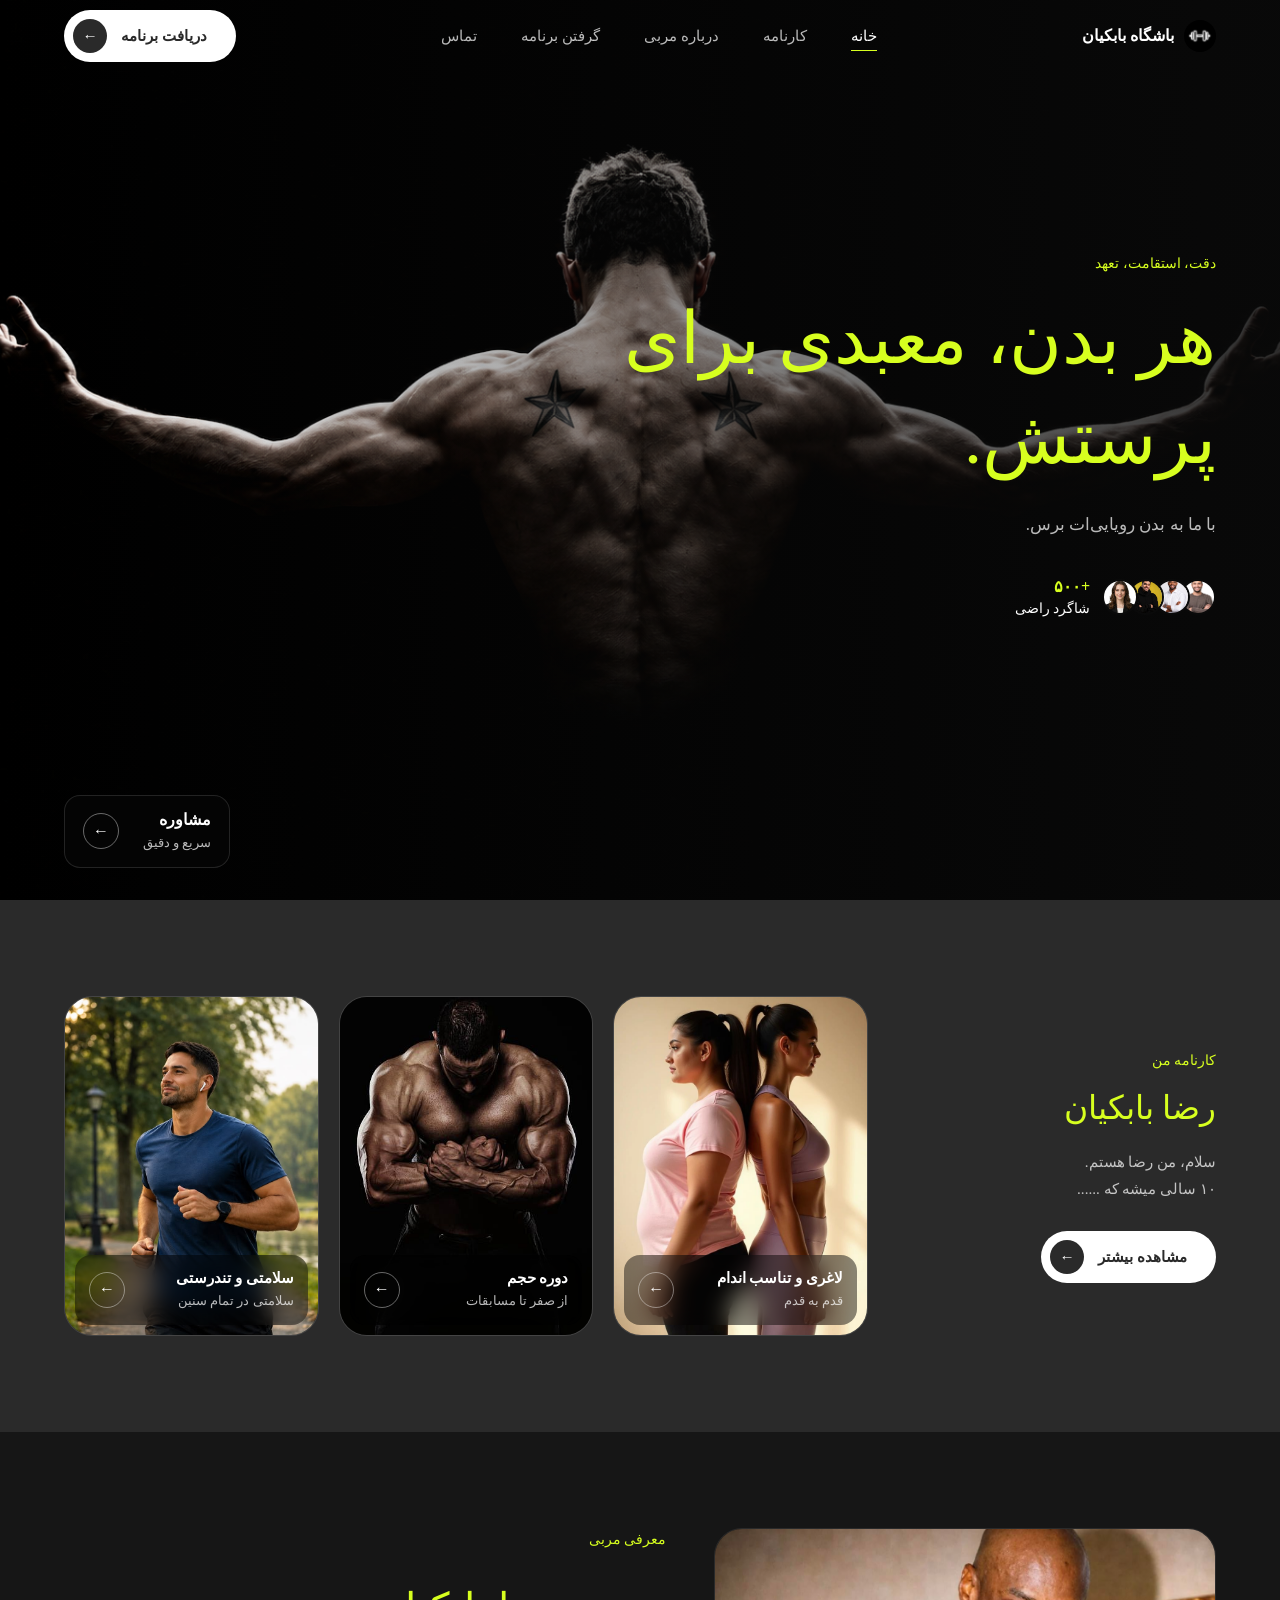
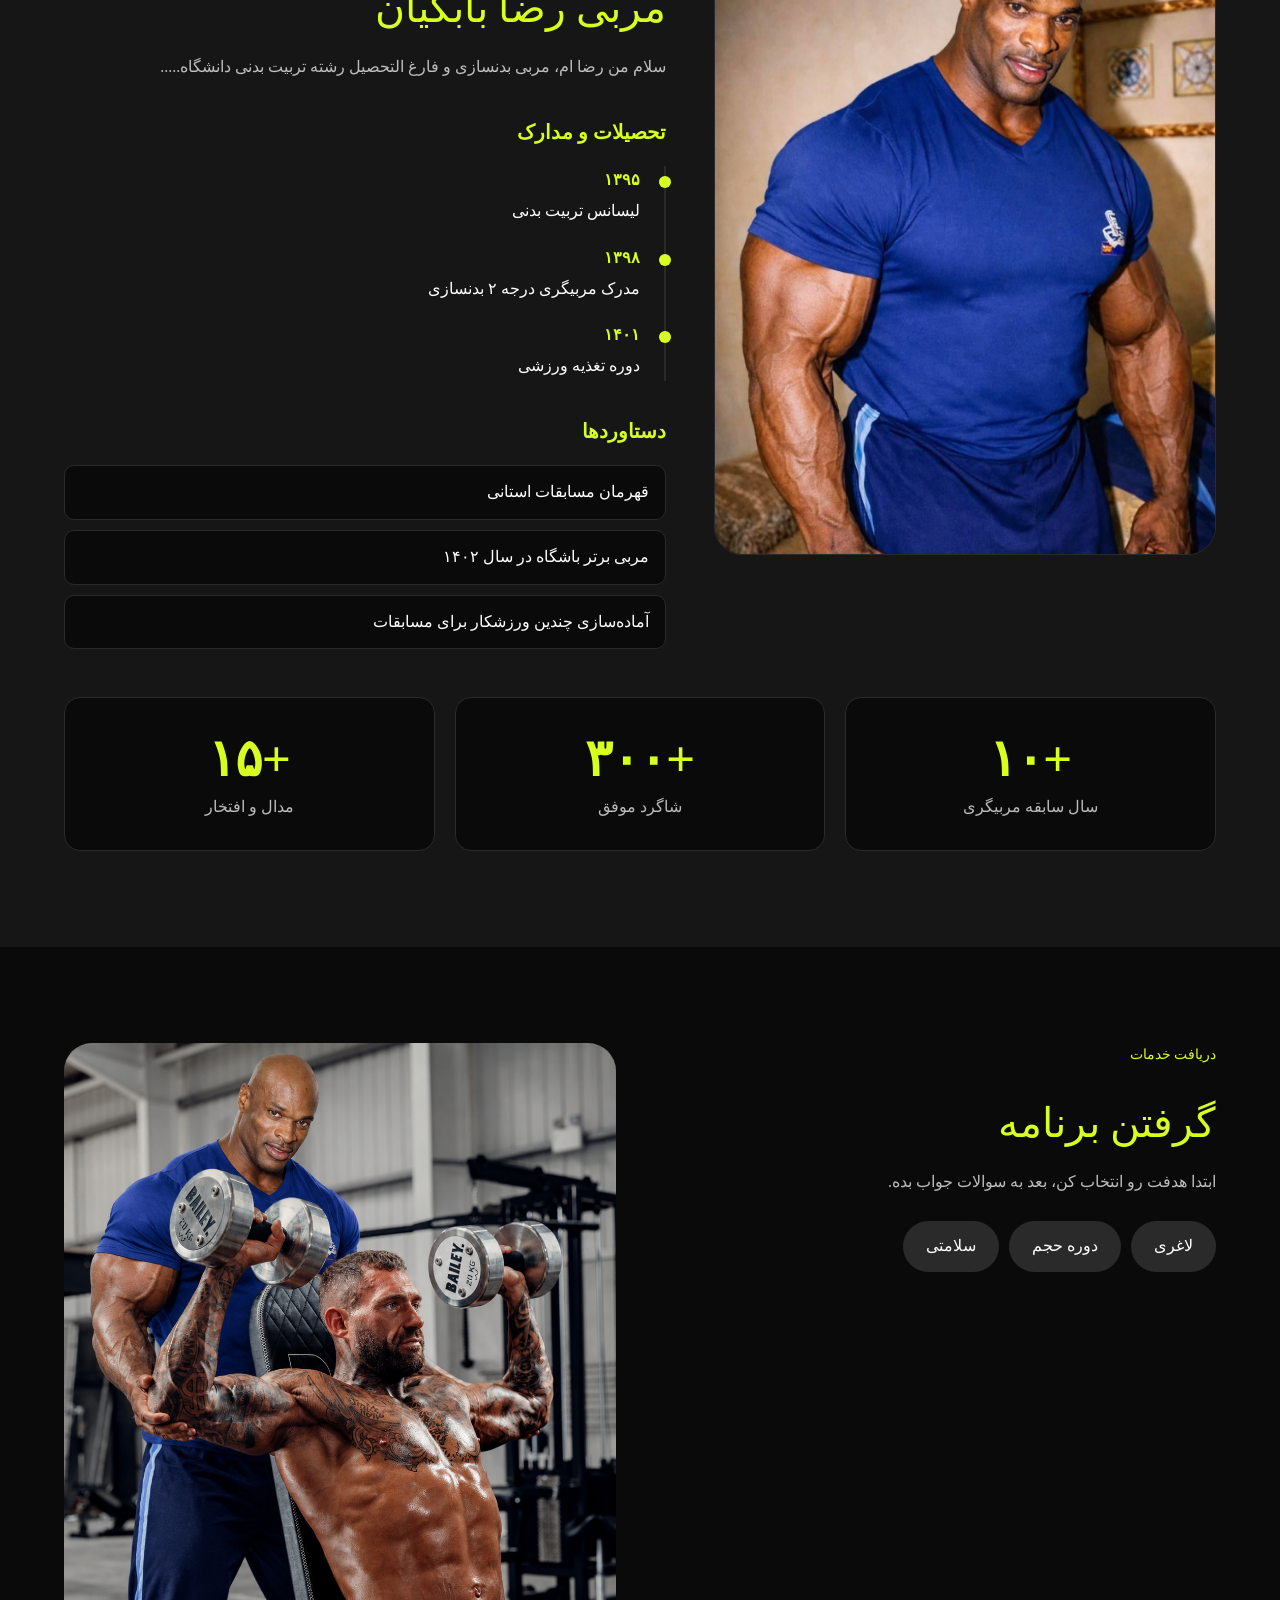
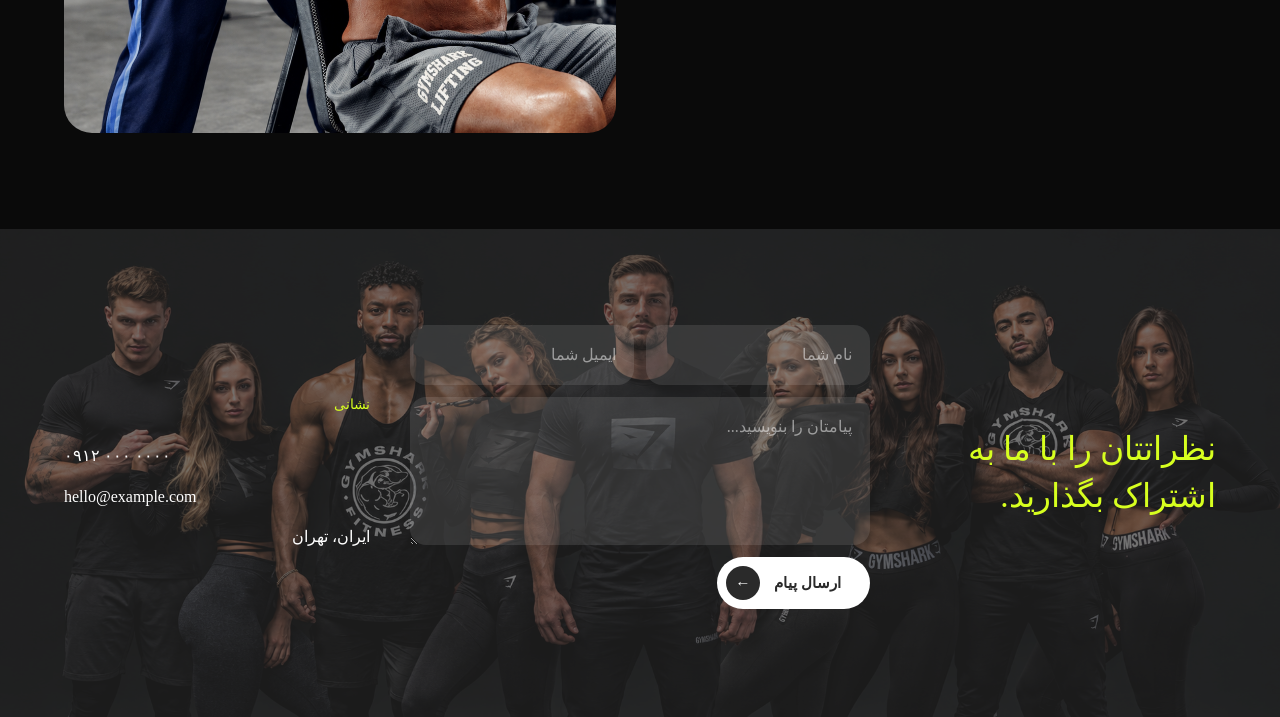
==== commit 99b19204: "Update index.html" ====
--- a/index.html
+++ b/index.html
@@ -39,7 +39,7 @@
 
     <!-- 1. HERO -->
     <section class="hero" id="home">
-      <img src="../pic/hiro- section-banner.png" alt="" class="hero-bg" fetchpriority="high">
+      <img src="./pic/hiro- section-banner.png" alt="" class="hero-bg" fetchpriority="high">
 
       <div class="hero-content">
         <p class="eyebrow">دقت، استقامت، تعهد</p>
@@ -77,7 +77,7 @@
 
       <div class="projects-grid">
         <article class="project-card">
-          <img src="../pic/لاغری.jpg" alt="دوره لاغری و تناسب اندام" loading="lazy">
+          <img src="./pic/لاغری.jpg" alt="دوره لاغری و تناسب اندام" loading="lazy">
           <div class="project-info">
             <div>
               <h3>لاغری و تناسب اندام</h3>
@@ -88,7 +88,7 @@
         </article>
 
         <article class="project-card">
-          <img src="../pic/حجم.jpg" alt="دوره حجم" loading="lazy">
+          <img src="./pic/حجم.jpg" alt="دوره حجم" loading="lazy">
           <div class="project-info">
             <div>
               <h3>دوره حجم</h3>
@@ -99,7 +99,7 @@
         </article>
 
         <article class="project-card">
-          <img src="../pic/سلامتی.jpg" alt="دوره سلامتی و تندرستی" loading="lazy">
+          <img src="./pic/سلامتی.jpg" alt="دوره سلامتی و تندرستی" loading="lazy">
           <div class="project-info">
             <div>
               <h3>سلامتی و تندرستی</h3>
@@ -114,7 +114,7 @@
     <!-- 3. معرفی مربی -->
     <section class="coach" id="coach">
       <div class="coach-photo">
-        <img src="../pic/couch.jpg" alt="مربی برخورداری، مربی بدنسازی و ووشو ساندا" loading="lazy">
+        <img src="./pic/couch.jpg" alt="مربی برخورداری، مربی بدنسازی و ووشو ساندا" loading="lazy">
       </div>
 
       <div class="coach-info">
@@ -231,13 +231,13 @@
       </div>
 
       <div class="plan-photo">
-        <img src="../pic/real couch.png" alt="مربی برخورداری در حال تمرین با شاگرد" loading="lazy">
+        <img src="./pic/real couch.png" alt="مربی برخورداری در حال تمرین با شاگرد" loading="lazy">
       </div>
     </section>
 
     <!-- 5. تماس -->
     <section class="contact" id="contact">
-      <img src="../pic/Gymshark Team in Dramatic Studio Portrait.png" alt="" class="contact-bg" loading="lazy">
+      <img src="./pic/Gymshark Team in Dramatic Studio Portrait.png" alt="" class="contact-bg" loading="lazy">
 
       <div class="contact-intro">
         <h2>نظراتتان را با ما به اشتراک بگذارید.</h2>
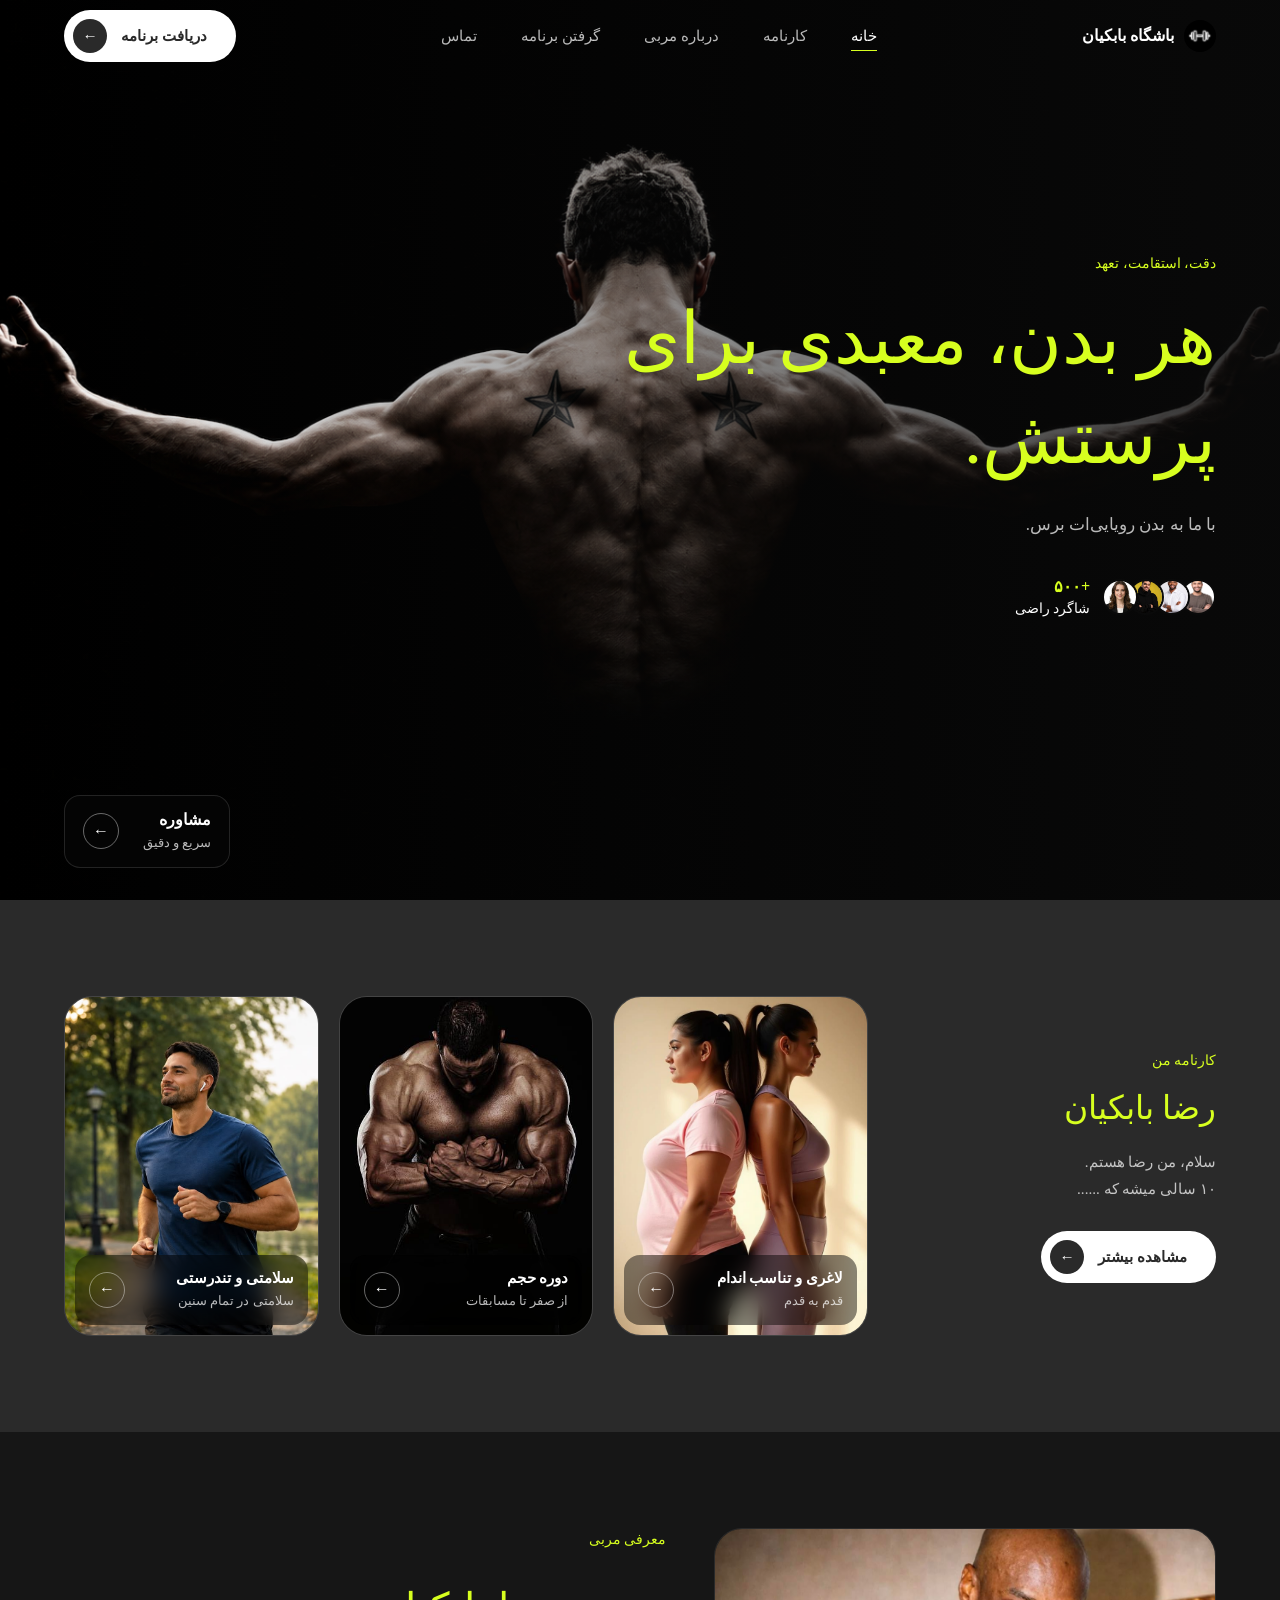
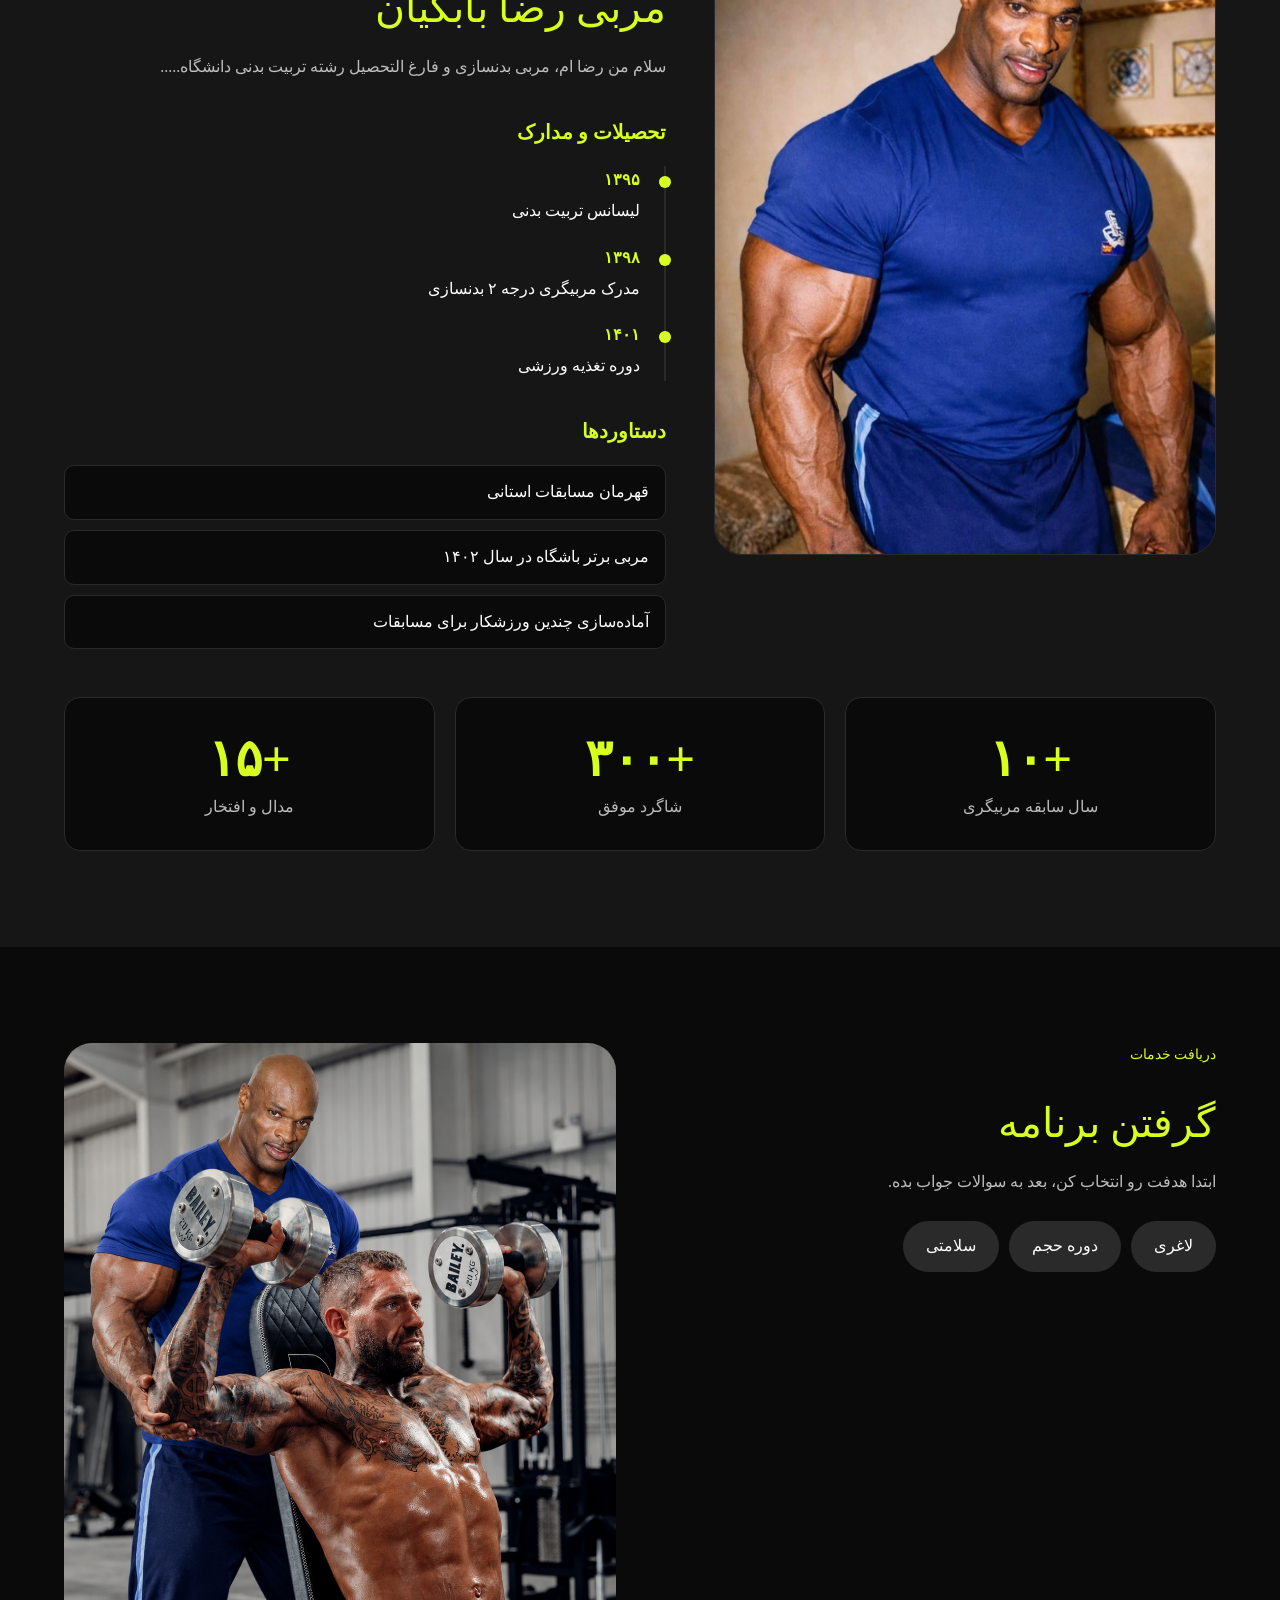
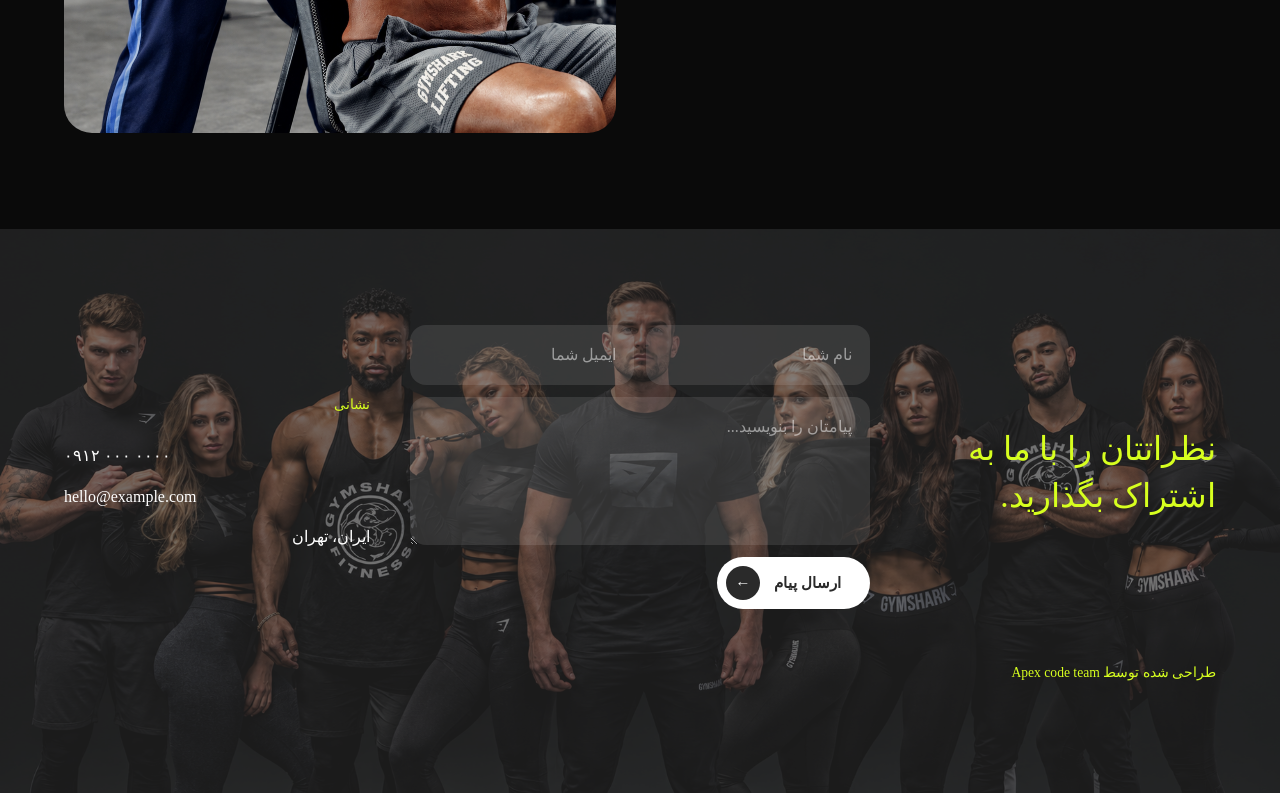
==== commit e3271fca: "jjjj" ====
--- a/index.html
+++ b/index.html
@@ -48,10 +48,10 @@
 
         <div class="clients-badge">
           <div class="avatars">
-            <img src="../pic/h1.jpg" alt="" width="36" height="36">
-            <img src="../pic/h2.jpg" alt="" width="36" height="36">
-            <img src="../pic/h3.jpg" alt="" width="36" height="36">
-            <img src="../pic/h4.jpg" alt="" width="36" height="36">
+            <img src="./pic/h1.jpg" alt="" width="36" height="36">
+            <img src="./pic/h2.jpg" alt="" width="36" height="36">
+            <img src="./pic/h3.jpg" alt="" width="36" height="36">
+            <img src="./pic/h4.jpg" alt="" width="36" height="36">
           </div>
           <p><strong>+۵۰۰</strong> شاگرد راضی</p>
         </div>
@@ -83,7 +83,7 @@
               <h3>لاغری و تناسب اندام</h3>
               <p>قدم به قدم</p>
             </div>
-            <a href="#plan" class="arrow" data-goal="weight-loss" aria-label="گرفتن برنامه لاغری">←</a>
+            <a href="./htmls/students.html?goal=weight-loss" class="arrow" data-goal="weight-loss" aria-label="گرفتن برنامه لاغری">←</a>
           </div>
         </article>
 
@@ -94,7 +94,7 @@
               <h3>دوره حجم</h3>
               <p>از صفر تا مسابقات</p>
             </div>
-            <a href="#plan" class="arrow" data-goal="muscle-gain" aria-label="گرفتن برنامه حجم">←</a>
+            <a href="./htmls/students.html?goal=muscle-gain" class="arrow" data-goal="muscle-gain" aria-label="گرفتن برنامه حجم">←</a>
           </div>
         </article>
 
@@ -105,7 +105,7 @@
               <h3>سلامتی و تندرستی</h3>
               <p>سلامتی در تمام سنین</p>
             </div>
-            <a href="#plan" class="arrow" data-goal="health" aria-label="گرفتن برنامه سلامتی">←</a>
+            <a href="./htmls/students.html?goal=health" class="arrow" data-goal="health" aria-label="گرفتن برنامه سلامتی">←</a>
           </div>
         </article>
       </div>
@@ -264,8 +264,8 @@
         <a href="mailto:hello@example.com">hello@example.com</a>
         <span>ایران، تهران</span>
       </address>
-    </section>
-
+      <p class="eyebrow">طراحی شده توسط Apex code team</p>
+    </section>
   </main>
 
   <script src="./js/script.js" ></script>
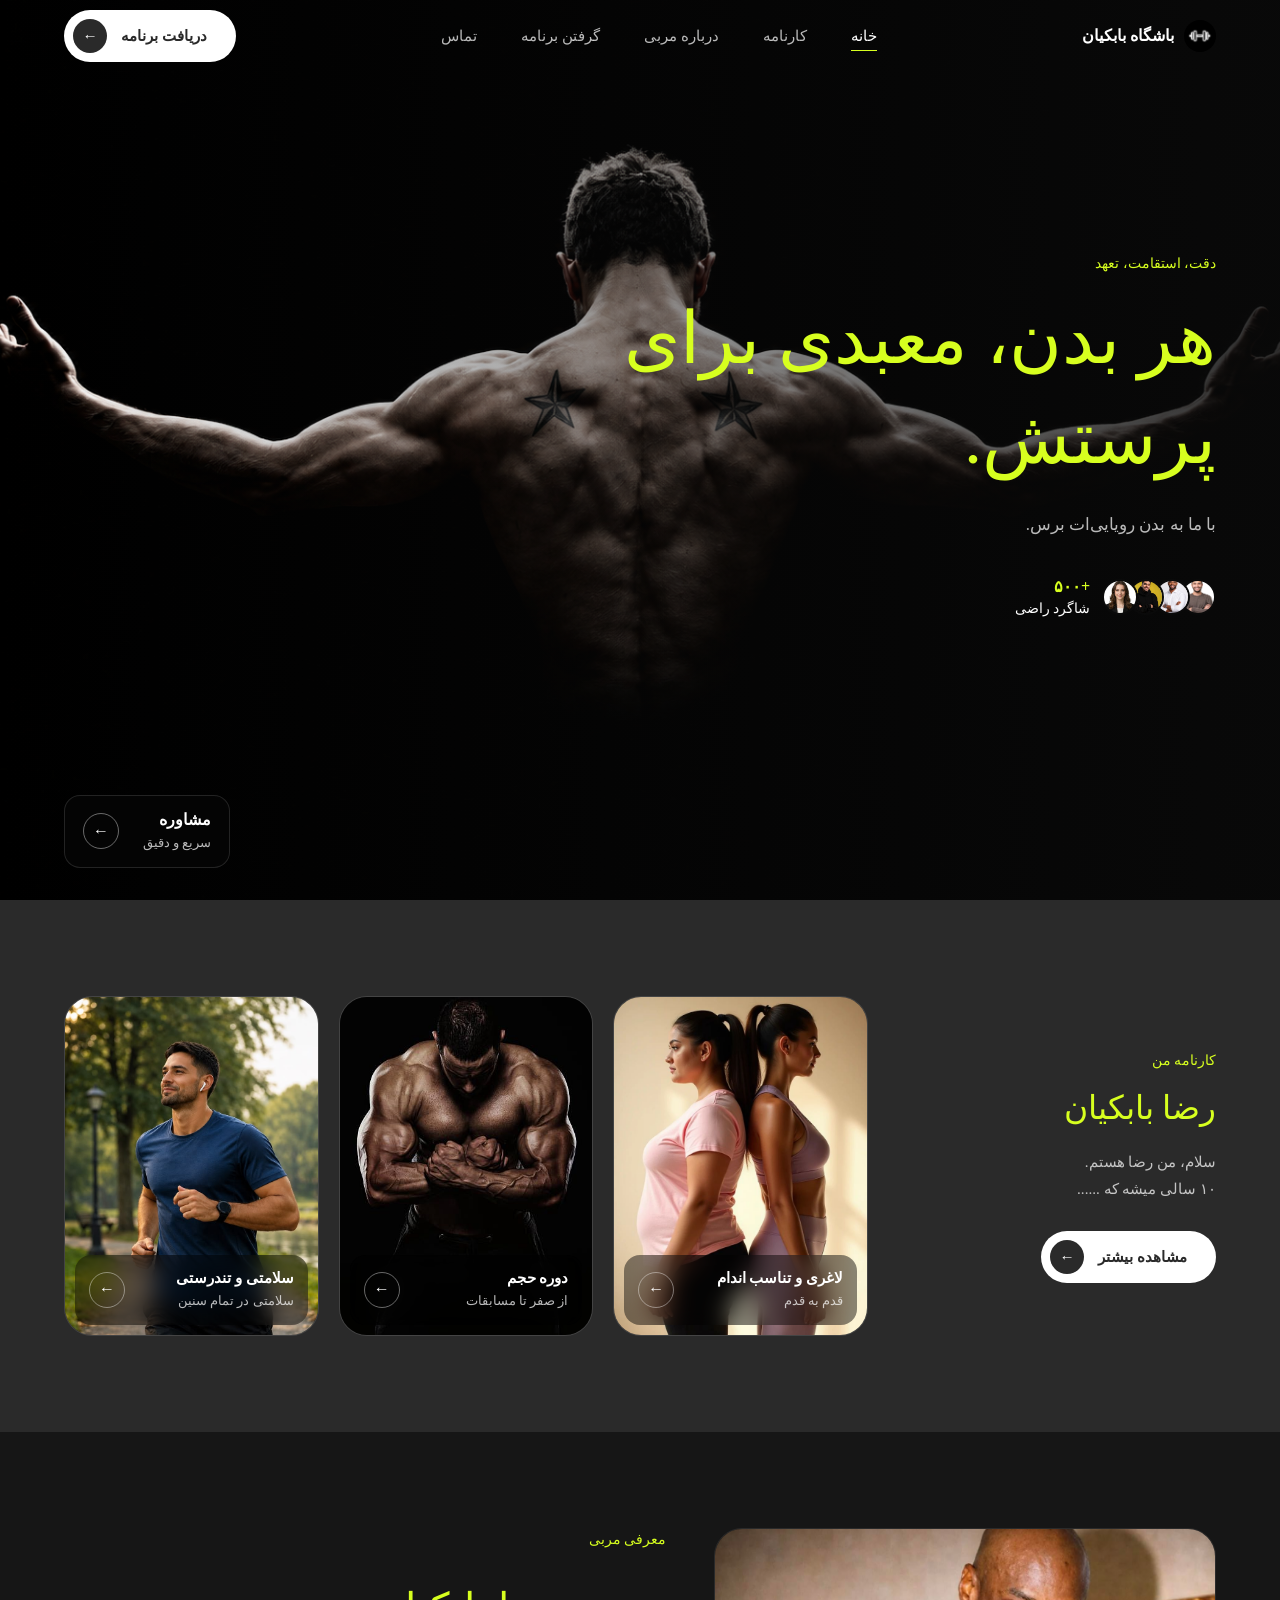
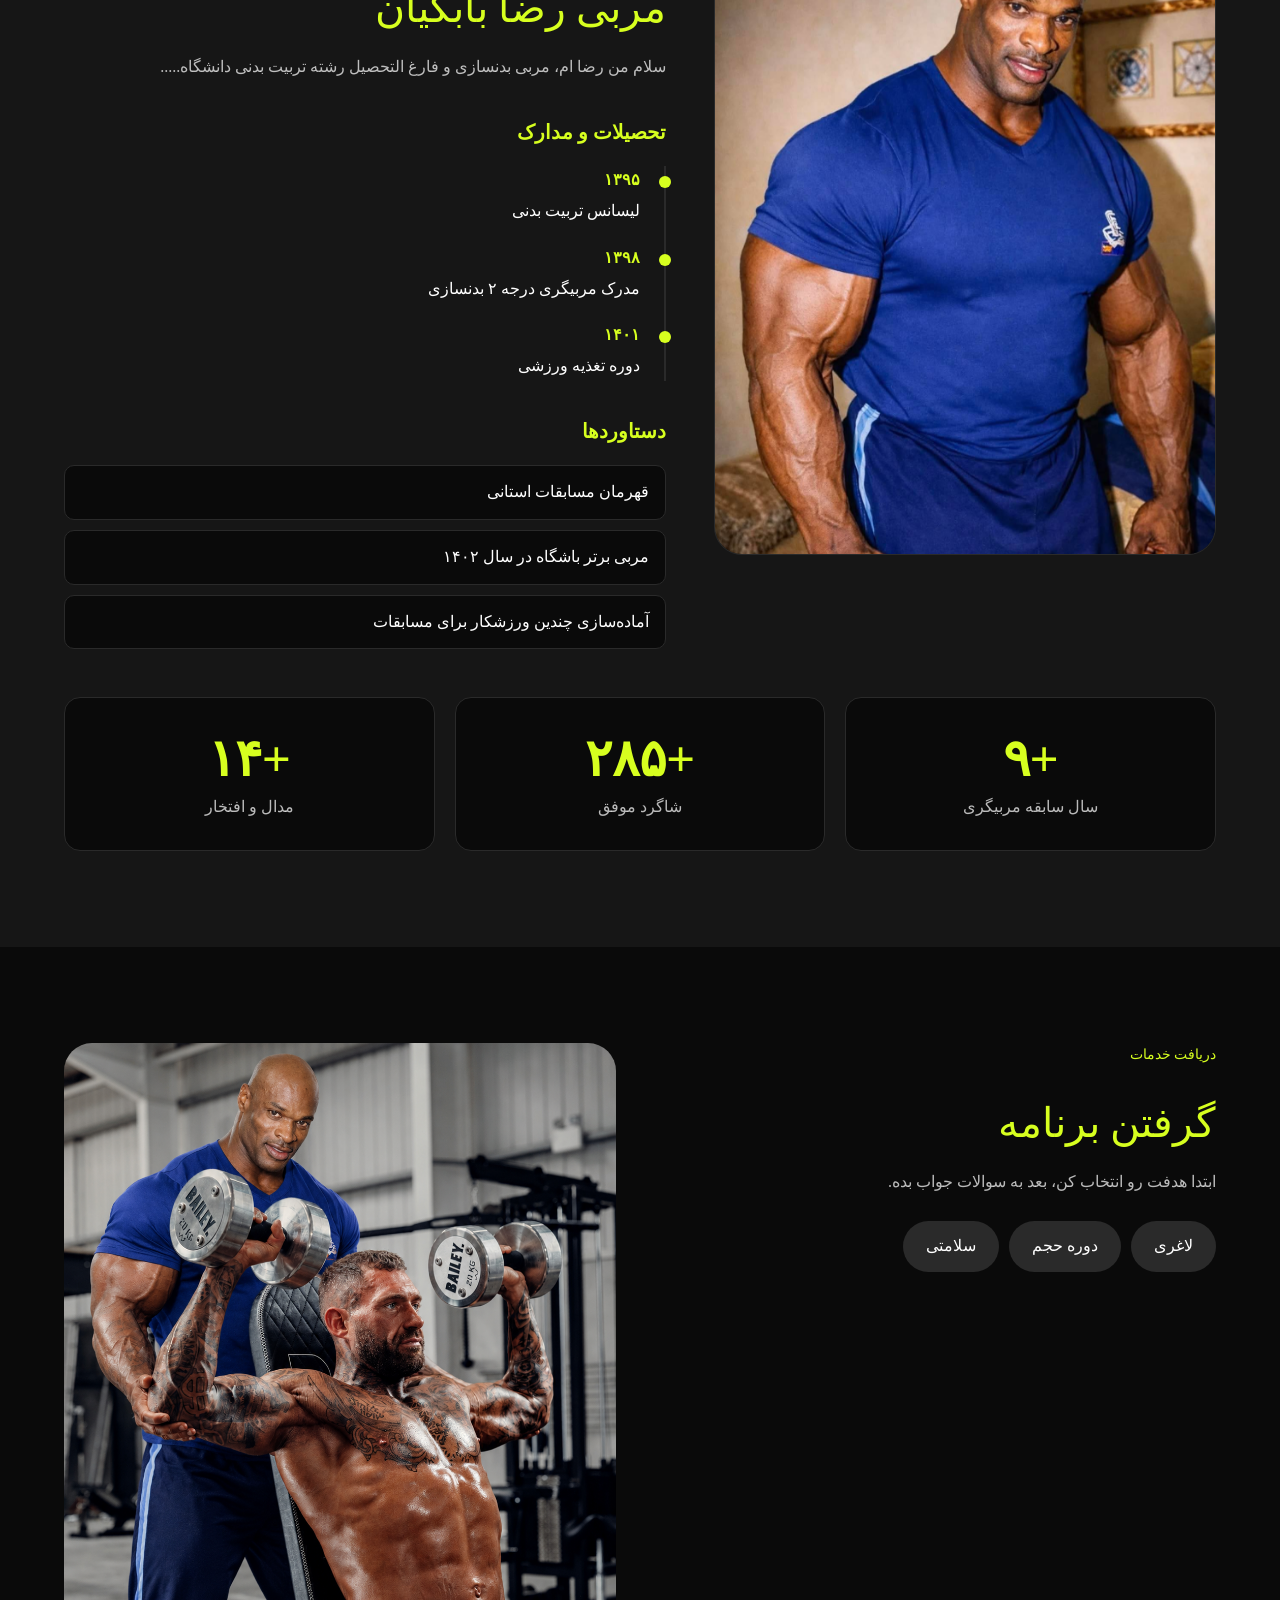
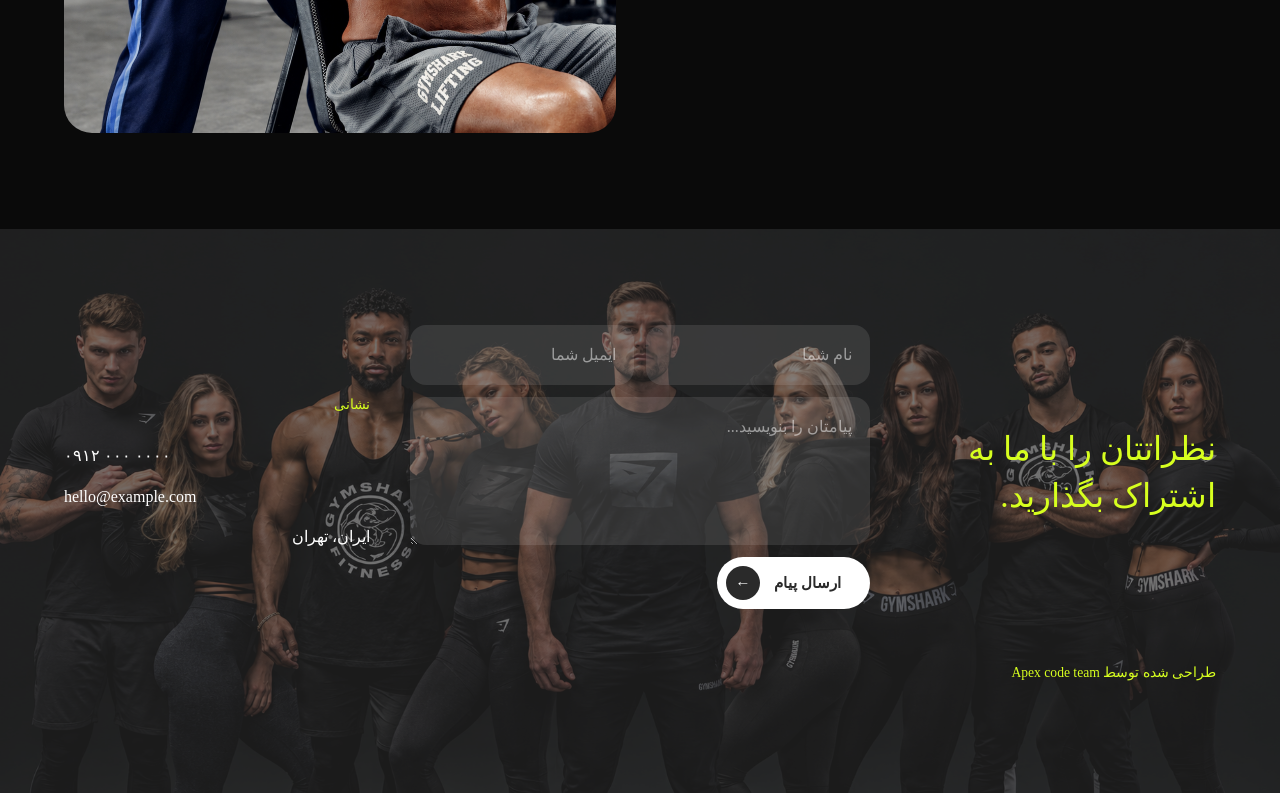
==== commit dc7a3b9d: "Update index.html" ====
--- a/index.html
+++ b/index.html
@@ -13,7 +13,7 @@
   <!-- هدر -->
   <header class="site-header">
     <a href="#home" class="logo">
-      <img src="../pic/logo.jpg" alt="" class="logo-icon" width="32" height="32">
+      <img src="./pic/logo.jpg" alt="" class="logo-icon" width="32" height="32">
       <span>باشگاه بابکیان</span>
     </a>
 
